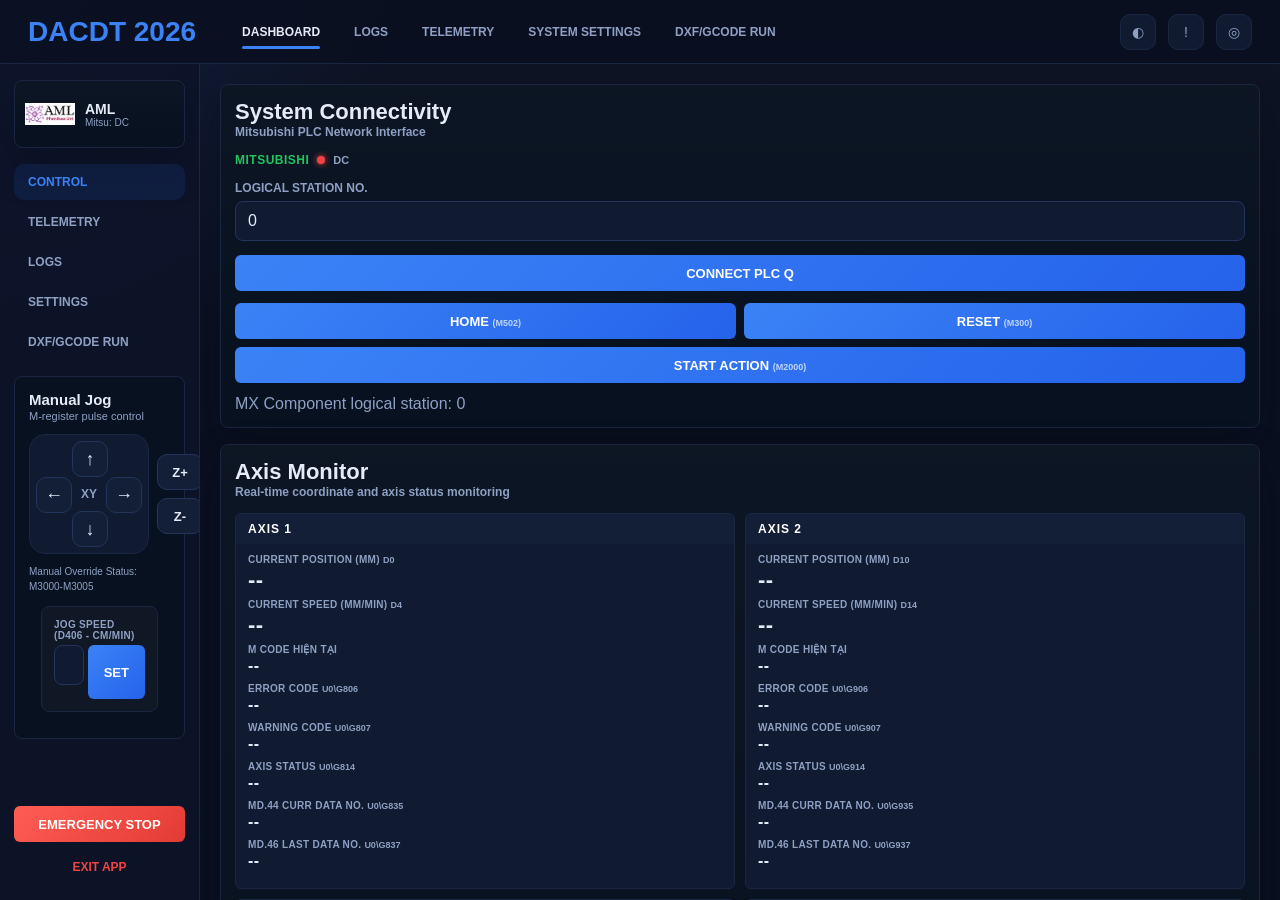
==== DACDT_2026/ui/index.html @ 700f8249 "Checkpoint" ====
<!DOCTYPE html>
<html lang="en" class="theme-dark">

<head>
  <meta charset="utf-8">
  <meta name="viewport" content="width=device-width, initial-scale=1.0">
  <title>Gantry SCADA Robot Control</title>
  <link rel="stylesheet" href="styles.css">
  <script>
    window.onerror = function(message, source, lineno, colno, error) {
        console.error("Global error: ", message, source, lineno, colno, error);
        alert("Global error: " + message + " at " + source + ":" + lineno);
    };
  </script>
</head>

<body>
  <div class="app-shell">
    <header class="topbar">
      <div class="brand-block">
        <div class="brand-title">DACDT 2026</div>
        <nav class="top-nav">
          <button class="nav-link is-active" data-view="control">DASHBOARD</button>
          <button class="nav-link" data-view="logs">LOGS</button>
          <button class="nav-link" data-view="telemetry">TELEMETRY</button>
          <button class="nav-link" data-view="settings">SYSTEM SETTINGS</button>
          <button class="nav-link" data-view="dxf">DXF/GCODE RUN</button>
        </nav>
      </div>
      <div class="top-actions">
        <button id="theme-toggle" class="icon-button" title="Toggle theme">◐</button>
        <button class="icon-button" data-placeholder="NOTIFICATIONS" title="Notifications">!</button>
        <button class="icon-button" data-placeholder="PROFILE" title="Profile">◎</button>
      </div>
    </header>

    <aside class="sidebar">
      <div class="unit-card" style="padding:8px 10px;align-items:center;gap:10px;">
        <img src="AML.jpg" alt="AML" style="width:50px;height:50px;border-radius:6px;object-fit:contain;">
        <div>
          <div class="unit-title" style="font-size:14px;font-weight:800;">AML</div>
          <div id="sidebar-status" style="font-size:10px;color:var(--muted);">Mitsu: DC</div>
        </div>
      </div>

      <nav class="side-nav">
        <button class="side-link is-active" data-view="control">CONTROL</button>
        <button class="side-link" data-view="telemetry">TELEMETRY</button>
        <button class="side-link" data-view="logs">LOGS</button>
        <button class="side-link" data-view="settings">SETTINGS</button>
        <button class="side-link" data-view="dxf">DXF/GCODE RUN</button>
      </nav>

      <!-- Manual Jog in sidebar -->
      <div class="sidebar-jog">
        <div class="sidebar-jog-title">Manual Jog</div>
        <div class="sidebar-jog-subtitle">M-register pulse control</div>
        <div class="jog-layout-sidebar">
          <div class="jog-pad-sm">
            <button class="jog-btn-sm up" data-jog-offset="2">↑</button>
            <button class="jog-btn-sm left" data-jog-offset="1">←</button>
            <button class="jog-btn-sm right" data-jog-offset="0">→</button>
            <button class="jog-btn-sm down" data-jog-offset="3">↓</button>
            <div class="jog-center-sm">XY</div>
          </div>
          <div class="jog-z-stack-sm">
            <button class="jog-btn-sm z" data-jog-offset="4">Z+</button>
            <button class="jog-btn-sm z" data-jog-offset="5">Z-</button>
          </div>
        </div>
        <div class="jog-addr-info">Manual Override Status: M3000-M3005</div>
        <div class="jog-speed-card" style="margin: 12px; padding: 12px; background: rgba(255,255,255,0.03); border-radius: 8px; border: 1px solid var(--border);">
          <div class="axis-field-label" style="font-size: 10px; color: var(--muted); margin-bottom: 4px;">JOG SPEED (D406 - cm/min)</div>
          <div style="display: flex; gap: 4px;">
            <input id="jog-speed-input" class="text-input compact" type="number" value="1000" step="0.001" style="flex: 1;">
            <button id="set-jog-speed-btn" class="primary-button compact" style="min-width: 50px;">SET</button>
          </div>
        </div>
      </div>

      <div class="sidebar-footer">
        <button id="emergency-stop" class="danger-button full-width">EMERGENCY STOP</button>
        <button id="exit-app-btn" class="side-footer-link" style="color:#ef4444;">EXIT APP</button>
      </div>
    </aside>

    <main class="content">
      <!-- ========== DASHBOARD ========== -->
      <section id="view-control" class="view is-active">
        <div class="dashboard-grid">
          <!-- System Connectivity -->
          <div class="panel panel-connection">
            <div class="panel-header">
              <div>
                <div class="panel-title">System Connectivity</div>
                <div class="panel-subtitle">Mitsubishi PLC Network Interface</div>
              </div>
            </div>

            <div class="conn-section">
              <div class="conn-label-row">
                <span class="conn-brand">MITSUBISHI</span>
                <span id="plc-status-dot" class="status-dot disconnected"></span>
                <span id="plc-status-text" class="status-dot-text">DC</span>
              </div>
              <label class="field-label" for="plc-station">LOGICAL STATION NO.</label>
              <input id="plc-station" class="text-input" type="number" value="0">
              <button id="connect-button" class="primary-button full-width connect-btn-q">CONNECT PLC Q</button>
              
              <div style="display: grid; grid-template-columns: 1fr 1fr; gap: 8px; margin-top: 12px;">
                <button id="go-home-btn" class="primary-button compact">HOME <span style="font-size:9px;opacity:0.7">(M502)</span></button>
                <button id="reset-error-btn" class="primary-button compact">RESET <span style="font-size:9px;opacity:0.7">(M300)</span></button>
              </div>
              <button id="start-btn" class="primary-button full-width" style="margin-top: 8px;">START ACTION <span style="font-size:9px;opacity:0.7">(M2000)</span></button>
            </div>

            <div id="connection-meta" class="muted-text" style="margin-top:12px;">MX Component logical station: 0</div>
          </div>

          <!-- Axis Monitor -->
          <div class="panel panel-axis-monitor">
            <div class="panel-header">
              <div>
                <div class="panel-title">Axis Monitor</div>
                <div class="panel-subtitle">Real-time coordinate and axis status monitoring</div>
              </div>
            </div>
            <div class="axis-grid" id="axis-grid">
              <!-- Generated dynamically by app.js -->
            </div>
          </div>

          <!-- System Events -->
          <div class="panel panel-events">
            <div class="panel-header">
              <div>
                <div class="panel-title">System Events</div>
                <div class="panel-subtitle">DXF run progress · Errors · Connection events</div>
              </div>
              <button id="clear-events-button" class="text-button">Clear</button>
            </div>
            <div id="events-list" class="events-list">
              <div id="events-empty" class="events-empty">No events yet.</div>
            </div>
          </div>
        </div>
      </section>

      <!-- ========== LOGS ========== -->
      <section id="view-logs" class="view">
        <div class="panel">
          <div class="panel-header">
            <div>
              <div class="panel-title">Logs</div>
              <div class="panel-subtitle">PLC read/write transactions</div>
            </div>
            <div>
              <button id="clear-logs-button" class="text-button">Clear</button>
            </div>
          </div>

          <div class="table-frame">
            <table class="data-table compact">
              <thead>
                <tr>
                  <th>Time</th>
                  <th>Dir</th>
                  <th>Address</th>
                  <th>Value</th>
                  <th>Status</th>
                  <th>Message</th>
                </tr>
              </thead>
              <tbody id="logs-table-body"></tbody>
            </table>
            <div id="logs-empty" class="empty-state">No logs yet.</div>
          </div>
        </div>
      </section>

      <!-- ========== TELEMETRY ========== -->
      <section id="view-telemetry" class="view">
        <div class="panel">
          <div class="panel-header">
            <div>
              <div class="panel-title">Telemetry</div>
              <div class="panel-subtitle">Live D registers and Un\\Gx buffers</div>
            </div>
          </div>

          <div class="telemetry-actions" style="margin-bottom: 12px; display:flex; gap:8px; align-items:center;">
            <input id="telemetry-add-path" class="text-input compact" type="text"
              placeholder="Add address: D100, M10, U0\G800..." style="flex: 1;" />
            <input id="telemetry-add-len" class="text-input compact" type="number" placeholder="Length (if U\G)"
              value="1" style="width: 130px;" />
            <button id="telemetry-add-btn" class="primary-button compact">Add to List</button>
          </div>

          <div id="telemetry-content" class="telemetry-content">
            <div class="telemetry-empty">No telemetry data. Connect PLC to activate.</div>
          </div>
          <div class="telemetry-actions" style="margin-top:12px; display:flex; gap:8px; align-items:center;">
            <input id="write-buffer-path" class="text-input compact" type="text" placeholder="D100, M10, U0\G2006..." value="D100" style="width:240px;" />
            <input id="write-buffer-value" class="text-input compact" type="number" placeholder="Value" value="12345" style="width:140px;" />
            <button id="write-buffer-button" class="primary-button compact">Write Data</button>
          </div>
      </section>

      <!-- ========== DXF RUN ========== -->
      <section id="view-dxf" class="view">
        <div class="panel dxf-toolbar">
          <div class="toolbar-field toolbar-path">
            <input id="cad-path" class="text-input compact" type="text" placeholder="CAD/G-code path" readonly>
          </div>
          <div class="toolbar-field toolbar-file" style="flex: 0 0 120px;">
            <input id="cad-file" class="text-input compact" type="text" placeholder="File name" readonly>
          </div>
          <button id="new-gcode-btn" class="primary-button toolbar-open compact" style="background:var(--panel-3); border:1px solid var(--border); color:var(--text); min-height: 38px; padding: 0 12px; margin-right: 4px;" title="Tạo G-code mới">New</button>
          <button id="open-dxf" class="primary-button toolbar-open compact">Open</button>

          <div style="flex:1;"></div>
          <!-- Progress Bar -->
          <div id="dxf-progress-container" style="display:none; align-items:center; margin-right: 12px; gap: 8px;">
            <div style="width: 150px; height: 8px; background: rgba(255,255,255,0.1); border-radius: 4px; overflow: hidden;">
              <div id="dxf-progress-fill" style="width: 0%; height: 100%; background: var(--cyan); transition: width 0.1s linear;"></div>
            </div>
            <span id="dxf-progress-text" style="font-size: 11px; color: var(--muted); min-width: 30px;">0%</span>
          </div>
          <!-- Send to PLC -->
          <div style="display:flex;align-items:center;gap:6px;">
            <button id="clear-buffer-button" class="primary-button compact" style="background:#ef4444; font-size: 13px; padding: 0 16px;" title="Xóa toàn bộ buffer PLC (G2000+, G8000+, G14000+)">Clear Buffer</button>
            <button id="send-cad-x-button" class="primary-button compact" style="background:linear-gradient(135deg, #10b981, #059669); font-size: 13px; padding: 0 16px;">Send CAD to PLC</button>
            <span id="send-row-count" style="font-size:11px;color:var(--muted);white-space:nowrap;display:none;"></span>
          </div>
        </div>

        <div class="dxf-grid">
          <div class="panel panel-preview">
            <div class="preview-frame">
              <svg id="cad-preview" viewBox="0 0 1000 560" preserveAspectRatio="xMidYMid meet"></svg>
              <div id="cad-placeholder" class="preview-placeholder">View CAD</div>
            </div>
          </div>

          <div class="panel panel-points">
            <div style="padding:8px 12px 4px;font-size:13px;font-weight:700;color:var(--text-main);">Geometry Data</div>
            <div id="dxf-points-container" class="table-frame tall">
              <table class="data-table compact points-table">
                <thead>
                  <tr>
                    <th>No.</th>
                    <th>Line type</th>
                    <th>Start X</th>
                    <th>Start Y</th>
                    <th>Start Z</th>
                    <th>End X</th>
                    <th>End Y</th>
                    <th>End Z</th>
                    <th>Center X</th>
                    <th>Center Y</th>
                    <th>Center Z</th>
                  </tr>
                </thead>
                <tbody id="points-table-body"></tbody>
              </table>
            </div>

            <!-- G-code Editor Container -->
            <div id="gcode-editor-container" class="table-frame tall" style="display:none; flex-direction:column; padding:0;">
              <div style="display:flex; justify-content:space-between; align-items:center; margin-bottom:8px; padding:0 8px;">
                <span style="font-size:13px; font-weight:600; color:var(--muted)">G-code Editor</span>
                <button id="save-gcode-btn" class="primary-button" style="padding:4px 12px; height:auto;">Save G-code</button>
              </div>
              <!-- Editor with line numbers -->
              <div style="flex:1; display:flex; border:1px solid var(--border); border-radius:6px; overflow:hidden; background:var(--bg-panel);">
                <div id="gcode-line-numbers" style="padding:8px 8px 8px 12px; background:rgba(0,0,0,0.2); color:var(--muted); font-family:monospace; font-size:12px; line-height:1.5; text-align:right; user-select:none; overflow:hidden; min-width:45px; border-right:1px solid var(--border); white-space:pre;"></div>
                <textarea id="gcode-textarea" spellcheck="false" style="flex:1; resize:none; background:transparent; color:var(--text-main); border:none; padding:8px; font-family:monospace; font-size:12px; line-height:1.5; outline:none; overflow-y:auto;"></textarea>
              </div>
            </div>
          </div>

          <div class="panel panel-process">
            <div style="padding:8px 12px 4px;font-size:13px;font-weight:700;color:var(--text-main);">Process Table</div>
            <div class="table-frame short">
              <table class="data-table compact">
                <thead>
                  <tr>
                    <th>Motion type</th>
                    <th>M code value</th>
                    <th>Dwell</th>
                    <th>Speed</th>
                    <th>End coord (X;Y)</th>
                    <th>Center coord (X;Y)</th>
                  </tr>
                </thead>
                <tbody id="process-table-body"></tbody>
              </table>
            </div>

          </div>
        </div>
      </section>

      <!-- ========== SYSTEM SETTINGS ========== -->
      <section id="view-settings" class="view">
        <div class="panel" style="max-width:680px;">
          <div class="panel-header">
            <div>
              <div class="panel-title">System Settings</div>
              <div class="panel-subtitle">Cấu hình tham số chạy DXF/G-code</div>
            </div>
          </div>

          <!-- G00 Rapid Speed -->
          <div style="margin-top:24px;padding-top:16px;border-top:1px solid var(--border);">
            <div style="font-size:13px;font-weight:600;color:var(--text-main);margin-bottom:4px;">G00 Rapid Speed (mm/min)</div>
            <div style="font-size:11px;color:var(--muted);margin-bottom:10px;">
              Tốc độ áp dụng cho tất cả lệnh G00. Bỏ qua giá trị F trong file G-code. Mặc định: 10000.
            </div>
            <div style="display:flex;gap:8px;align-items:center;">
              <input id="g0-speed-input" class="text-input" type="number" value="10000" min="1" step="1" style="width:160px;">
              <button id="set-g0-speed-btn" class="primary-button" style="background:var(--cyan);color:#fff;">Apply</button>
              <span id="g0-speed-status" style="font-size:11px;color:var(--muted);"></span>
            </div>
          </div>

          <!-- Z Offsets -->
          <div style="margin-top:24px;padding-top:16px;border-top:1px solid var(--border);">
            <div style="font-size:13px;font-weight:600;color:var(--text-main);margin-bottom:4px;">Workspace Size (mm)</div>
            <div style="font-size:11px;color:var(--muted);margin-bottom:10px;">
              Kích thước không gian làm việc hiển thị trên bản vẽ 2D (đường viền xanh nét đứt).
            </div>
            <div style="display:grid;grid-template-columns:1fr 1fr;gap:12px;">
              <div>
                <div style="font-size:11px;color:var(--muted);margin-bottom:4px;">Width X (mm)</div>
                <input id="workspace-width-input" class="text-input" type="number" value="170" min="1" step="1">
              </div>
              <div>
                <div style="font-size:11px;color:var(--muted);margin-bottom:4px;">Height Y (mm)</div>
                <input id="workspace-height-input" class="text-input" type="number" value="170" min="1" step="1">
              </div>
            </div>
            <div style="display:flex;align-items:center;gap:8px;margin-top:8px;">
              <button id="set-workspace-btn" class="primary-button" style="background:var(--cyan);color:#fff;">Apply Workspace</button>
              <span id="workspace-status" style="font-size:11px;color:var(--muted);"></span>
            </div>
          </div>

          <!-- DXF Offset + Speed -->
          <div style="margin-top:24px;padding-top:16px;border-top:1px solid var(--border);">
            <div style="font-size:13px;font-weight:600;color:var(--text-main);margin-bottom:4px;">DXF Offset & Speed</div>
            <div style="font-size:11px;color:var(--muted);margin-bottom:10px;">
              Offset cộng vào tọa độ DXF khi gửi xuống PLC. Speed áp dụng cho tất cả lệnh chạy DXF. Chỉ áp dụng cho file DXF, không ảnh hưởng G-code.
            </div>
            <div style="display:grid;grid-template-columns:1fr 1fr 1fr 1fr 1fr;gap:12px;">
              <div>
                <div style="font-size:11px;color:var(--muted);margin-bottom:4px;">Offset X (mm)</div>
                <input id="offset-x-input" class="text-input" type="number" value="0" step="0.001">
              </div>
              <div>
                <div style="font-size:11px;color:var(--muted);margin-bottom:4px;">Offset Y (mm)</div>
                <input id="offset-y-input" class="text-input" type="number" value="0" step="0.001">
              </div>
              <div>
                <div style="font-size:11px;color:var(--muted);margin-bottom:4px;">Speed (mm/min)</div>
                <input id="global-speed-input" class="text-input" type="number" value="1000" step="1">
              </div>
              <div>
                <div style="font-size:11px;color:var(--muted);margin-bottom:4px;">Dwell M03 (ms)</div>
                <input id="dwell-m3-input" class="text-input" type="number" value="100" step="1" title="Thời gian chờ khi bắt đầu dispensing">
              </div>
              <div>
                <div style="font-size:11px;color:var(--muted);margin-bottom:4px;">Dwell M04 (ms)</div>
                <input id="dwell-m4-input" class="text-input" type="number" value="100" step="1" title="Thời gian chờ khi kết thúc dispensing">
              </div>
            </div>
            <div style="display:flex;align-items:center;gap:8px;margin-top:8px;">
              <button id="apply-offset-btn" class="primary-button" style="background:var(--cyan);color:#fff;">Apply DXF Settings</button>
              <span id="offset-status" style="font-size:11px;color:var(--muted);"></span>
            </div>
          </div>

          <!-- G54-G59 Work Coordinate Offsets (G-code) -->
          <div style="margin-top:24px;padding-top:16px;border-top:1px solid var(--border);">
            <div style="font-size:13px;font-weight:600;color:var(--text-main);margin-bottom:4px;">G54–G59 Work Coordinate Offsets (mm)</div>
            <div style="font-size:11px;color:var(--muted);margin-bottom:10px;">
              Offset cộng vào tọa độ G-code khi gửi xuống PLC. Chọn hệ tọa độ phôi (G54–G59) và nhập offset X, Y.
              Chỉ áp dụng cho file G-code, không ảnh hưởng DXF.
            </div>
            <div style="display:flex;gap:8px;align-items:center;margin-bottom:10px;">
              <label style="font-size:11px;color:var(--muted);">Active WCS:</label>
              <select id="wcs-select" class="text-input" style="width:80px;padding:4px 8px;">
                <option value="G54">G54</option>
                <option value="G55">G55</option>
                <option value="G56">G56</option>
                <option value="G57">G57</option>
                <option value="G58">G58</option>
                <option value="G59">G59</option>
              </select>
            </div>
            <div style="display:grid;grid-template-columns:1fr 1fr;gap:12px;">
              <div>
                <div style="font-size:11px;color:var(--muted);margin-bottom:4px;">Offset X (mm)</div>
                <input id="wcs-offset-x" class="text-input" type="number" value="0" step="0.001">
              </div>
              <div>
                <div style="font-size:11px;color:var(--muted);margin-bottom:4px;">Offset Y (mm)</div>
                <input id="wcs-offset-y" class="text-input" type="number" value="0" step="0.001">
              </div>
            </div>
            <div style="display:flex;align-items:center;gap:8px;margin-top:8px;">
              <button id="set-wcs-btn" class="primary-button" style="background:var(--cyan);color:#fff;">Apply WCS Offset</button>
              <span id="wcs-status" style="font-size:11px;color:var(--muted);"></span>
            </div>
          </div>

          <div style="margin-top:16px;padding-top:16px;border-top:1px solid var(--border);font-size:11px;color:var(--muted);">
            Các cài đặt được lưu vào file app_settings.txt — tự động load khi mở app.
          </div>
        </div>
      </section>
    </main>
  </div>
  <!-- Removed toast-container -->
  <div id="prompt-modal" class="modal-backdrop hidden">
    <div class="modal-card">
      <div id="modal-title" class="modal-title">Input</div>
      <div id="modal-label" class="modal-label"></div>
      <input id="modal-input" class="text-input" type="text">
      <div class="modal-actions">
        <button id="modal-cancel" class="secondary-button">Cancel</button>
        <button id="modal-confirm" class="primary-button">OK</button>
      </div>
    </div>
  </div>

  <script src="app.js"></script>
</body>

</html>
---- DACDT_2026/ui/styles.css ----
:root {
  --bg: #0a1020;
  --bg-elevated: #0f172a;
  --panel: #08111f;
  --panel-2: #101b31;
  --panel-3: #131f36;
  --border: #1a2743;
  --border-strong: #23355d;
  --text: #e5ecf8;
  --muted: #8ea0c3;
  --brand: #3b82f6;
  --brand-strong: #2563eb;
  --green: #22c55e;
  --orange: #fb923c;
  --red: #ef4444;
  --yellow: #f8cc63;
  --cyan: #06b6d4;
  --card-shadow: 0 18px 40px rgba(3, 8, 20, 0.32);
  --radius-lg: 8px;
  --radius-md: 6px;
  --radius-sm: 4px;
  --font: "Segoe UI", Arial, sans-serif;
}

html.theme-light {
  --bg: #f4f7fc;
  --bg-elevated: #ffffff;
  --panel: #ffffff;
  --panel-2: #f7f9fe;
  --panel-3: #eff4ff;
  --border: #d7e1f4;
  --border-strong: #c2d2ef;
  --text: #152238;
  --muted: #6d7f9c;
  --brand: #2563eb;
  --brand-strong: #1d4ed8;
  --green: #16a34a;
  --orange: #f97316;
  --red: #dc2626;
  --yellow: #d8a322;
  --cyan: #0891b2;
  --card-shadow: 0 20px 36px rgba(37, 99, 235, 0.12);
}

* { box-sizing: border-box; }

html, body {
  width: 100%; height: 100%; margin: 0;
  font-family: var(--font);
  background: var(--bg);
  color: var(--text);
}
body { overflow: hidden; }
button, input { font: inherit; }
button { cursor: pointer; }
.hidden { display: none !important; }

/* ─── App Shell ─── */
.app-shell {
  display: grid;
  grid-template-columns: 240px 1fr;
  grid-template-rows: 64px 1fr;
  width: 100%; height: 100%;
  background:
    radial-gradient(circle at top left, rgba(37, 99, 235, 0.12), transparent 26%),
    linear-gradient(180deg, rgba(255,255,255,0.02), transparent 38%),
    var(--bg);
}

/* ─── Topbar ─── */
.topbar {
  grid-column: 1 / 3;
  display: flex; align-items: center; justify-content: space-between;
  padding: 0 28px;
  border-bottom: 1px solid var(--border);
  background: rgba(10, 16, 32, 0.86);
  backdrop-filter: blur(14px);
}
html.theme-light .topbar { background: rgba(255,255,255,0.92); }

.brand-block { display: flex; align-items: center; gap: 34px; }
.brand-title { color: var(--brand); font-size: 28px; font-weight: 700; }

.top-nav, .top-actions, .side-nav, .sidebar-footer, .action-group, .modal-actions {
  display: flex; align-items: center;
}
.top-nav { gap: 10px; }
.top-actions { gap: 12px; }

.nav-link, .side-link, .side-footer-link, .text-button {
  border: 0; background: transparent; color: var(--muted);
  font-size: 12px; font-weight: 700; padding: 10px 12px; letter-spacing: 0;
}
.nav-link.is-active, .side-link.is-active { color: var(--text); position: relative; }
.nav-link.is-active::after {
  content: ""; position: absolute; left: 12px; right: 12px; bottom: 0;
  height: 3px; border-radius: 999px; background: var(--brand);
}

.icon-button {
  width: 36px; height: 36px; border: 1px solid var(--border); border-radius: 10px;
  background: var(--panel-2); color: var(--muted); font-size: 14px;
}

/* ─── Sidebar ─── */
.sidebar {
  display: flex; flex-direction: column; gap: 16px;
  padding: 16px 14px; border-right: 1px solid var(--border);
  background: rgba(13, 20, 40, 0.78); overflow-y: auto;
}
html.theme-light .sidebar { background: #f6f8fd; }

.unit-card, .panel, .modal-card {
  border: 1px solid var(--border); border-radius: var(--radius-lg);
  background: linear-gradient(180deg, rgba(255,255,255,0.02), transparent 80%), var(--panel);
  box-shadow: var(--card-shadow);
}
.unit-card { display: flex; align-items: center; gap: 12px; padding: 14px; }
.unit-badge {
  width: 44px; height: 44px; border-radius: 14px;
  display: flex; align-items: center; justify-content: center;
  background: rgba(37, 99, 235, 0.12); color: var(--brand);
  font-size: 20px; font-weight: 700;
}
.unit-title { font-size: 15px; font-weight: 700; }
.unit-subtitle { margin-top: 2px; font-size: 11px; color: var(--muted); }

.side-nav { flex-direction: column; align-items: stretch; gap: 4px; }
.side-link { text-align: left; border-radius: 10px; padding: 11px 14px; }
.side-link.is-active { background: rgba(37, 99, 235, 0.12); color: var(--brand); }

/* ─── Sidebar Jog ─── */
.sidebar-jog {
  padding: 14px; border: 1px solid var(--border); border-radius: var(--radius-lg);
  background: var(--panel);
}
.sidebar-jog-title { font-size: 15px; font-weight: 700; margin-bottom: 2px; }
.sidebar-jog-subtitle { font-size: 11px; color: var(--muted); margin-bottom: 12px; }

.jog-layout-sidebar { display: flex; align-items: center; gap: 8px; margin-bottom: 10px; }

.jog-pad-sm {
  position: relative; width: 120px; height: 120px;
  border-radius: 16px; background: var(--panel-2); border: 1px solid var(--border);
  flex-shrink: 0;
}
.jog-center-sm {
  position: absolute; inset: 0; display: flex; align-items: center; justify-content: center;
  color: var(--muted); font-size: 12px; font-weight: 700; pointer-events: none;
}
.jog-btn-sm {
  position: absolute; width: 36px; height: 36px;
  border: 1px solid var(--border-strong); border-radius: 10px;
  background: var(--panel-3); color: var(--text);
  font-size: 18px; font-weight: 700; cursor: pointer;
  display: flex; align-items: center; justify-content: center; padding: 0;
}
.jog-btn-sm.up { top: 6px; left: 42px; }
.jog-btn-sm.left { top: 42px; left: 6px; }
.jog-btn-sm.right { top: 42px; right: 6px; }
.jog-btn-sm.down { bottom: 6px; left: 42px; }
.jog-btn-sm.z { position: static; width: 46px; font-size: 13px; height: 36px; }

.jog-z-stack-sm { display: flex; flex-direction: column; gap: 8px; }

.jog-addr-info {
  font-size: 10px; color: var(--muted); line-height: 1.5;
  word-break: break-word;
}

.sidebar-footer { margin-top: auto; flex-direction: column; align-items: stretch; gap: 8px; }

/* ─── Main Content ─── */
.content { overflow: auto; padding: 20px; }
.view { display: none; }
.view.is-active { display: block; }

/* ─── Dashboard Grid ─── */
.dashboard-grid {
  display: grid;
  grid-template-columns: 320px 1fr;
  grid-template-rows: auto 1fr;
  grid-template-areas:
    "connect axis-monitor"
    "events events";
  gap: 16px;
  min-height: calc(100vh - 100px);
}

.panel { padding: 14px; }
.panel-connection { grid-area: connect; align-self: start; }
.panel-axis-monitor { grid-area: axis-monitor; }
.panel-events { grid-area: events; display: flex; flex-direction: column; }

.panel-header {
  display: flex; align-items: center; justify-content: space-between;
  gap: 12px; margin-bottom: 14px;
}
.panel-title { font-size: 22px; font-weight: 700; }
.panel-title.center { text-align: center; }

.panel-subtitle, .muted-text, .field-label, .metric-raw,
.jog-base, .panel-caption, .slider-scale, .modal-label {
  color: var(--muted);
}
.panel-subtitle, .field-label, .metric-title,
.slider-scale, .side-footer-link, .text-button {
  font-size: 12px; font-weight: 600;
}

/* ─── Connection Section ─── */
.conn-section { margin-top: 8px; }
.conn-label-row {
  display: flex; align-items: center; gap: 8px; margin-bottom: 14px;
}
.conn-brand { font-size: 12px; font-weight: 700; color: var(--green); letter-spacing: 0.5px; }
.status-dot {
  width: 8px; height: 8px; border-radius: 50%; display: inline-block;
}
.status-dot.connected { background: var(--green); box-shadow: 0 0 6px var(--green); }
.status-dot.disconnected { background: var(--red); box-shadow: 0 0 6px var(--red); }
.status-dot-text { font-size: 11px; font-weight: 700; color: var(--muted); }

.field-label { display: block; margin-bottom: 6px; }

.text-input {
  width: 100%; border: 1px solid var(--border-strong); border-radius: 8px;
  padding: 10px 12px; margin-bottom: 14px;
  background: var(--panel-2); color: var(--text); outline: none;
}
.text-input:focus { border-color: var(--brand); box-shadow: 0 0 0 3px rgba(59,130,246,0.18); }

.primary-button, .secondary-button, .danger-button {
  border: 0; border-radius: 6px; min-height: 36px;
  padding: 0 16px; font-size: 13px; font-weight: 700; letter-spacing: 0;
}
.primary-button { color: white; background: linear-gradient(135deg, var(--brand), var(--brand-strong)); }
.primary-button.secondary-tone { background: #263755; }
.secondary-button { color: var(--text); background: var(--panel-3); border: 1px solid var(--border); }
.danger-button { color: white; background: linear-gradient(135deg, #ff5d54, #e33b34); }
.full-width { width: 100%; }

.connect-btn-q { background: linear-gradient(135deg, var(--brand), var(--brand-strong)); }

/* ─── Axis Monitor ─── */
.axis-grid {
  display: grid;
  grid-template-columns: 1fr 1fr 1fr 1.8fr;
  gap: 12px;
}

.axis-card {
  border: 1px solid var(--border); border-radius: var(--radius-md);
  background: var(--panel-2); overflow: hidden;
}
.axis-header {
  padding: 8px 12px; font-size: 12px; font-weight: 800;
  letter-spacing: 1px; color: #fff;
}
.axis-header.accent-axis-1 { background: var(--panel-3, #334155); }
.axis-header.accent-axis-2 { background: var(--panel-3, #334155); }
.axis-header.accent-axis-3 { background: var(--panel-3, #334155); }
.axis-header.accent-axis-4 { background: var(--panel-3, #334155); }

.axis-body { padding: 10px 12px; }

.axis-field { margin-bottom: 6px; }
.axis-field-label {
  font-size: 10px; font-weight: 700; color: var(--muted);
  text-transform: uppercase; letter-spacing: 0.3px; margin-bottom: 2px;
}
.axis-md { color: var(--brand); }
.axis-addr { color: var(--muted); font-size: 9px; font-weight: 600; letter-spacing: 0; text-transform: none; }
.axis-field-value {
  font-size: 22px; font-weight: 700; font-variant-numeric: tabular-nums;
  color: var(--text); min-height: 26px; letter-spacing: 0.5px;
}
.axis-field-value.sm {
  font-size: 16px; min-height: 20px;
}

.axis-running-point {
  display: flex; align-items: center; justify-content: space-between;
  padding: 6px 10px; border-radius: var(--radius-sm);
  background: rgba(6, 182, 212, 0.12); border: 1px solid rgba(6, 182, 212, 0.25);
  margin-top: 8px;
}
.axis-running-point.active {
  background: rgba(34, 197, 94, 0.15); border-color: rgba(34, 197, 94, 0.35);
}
.rp-label { font-size: 10px; font-weight: 700; color: var(--cyan); text-transform: uppercase; }
.rp-value { font-size: 16px; font-weight: 800; color: var(--cyan); }
.axis-running-point.active .rp-label,
.axis-running-point.active .rp-value { color: var(--green); }

/* ─── System Events ─── */
.events-list {
  flex: 1; overflow-y: auto;
  border: 1px solid var(--border); border-radius: var(--radius-sm);
  background: rgba(0,0,0,0.2); padding: 8px 12px;
  font-size: 13px; color: var(--muted); min-height: 140px; max-height: 280px;
}
.events-empty { padding: 16px; text-align: center; color: var(--muted); font-size: 12px; }
.event-row { padding: 3px 0; border-bottom: 1px solid rgba(255,255,255,0.04); }
.event-row:last-child { border-bottom: none; }
.event-time { color: var(--muted); margin-right: 8px; }
.event-tag {
  display: inline-block; padding: 1px 6px; border-radius: 3px;
  font-size: 10px; font-weight: 700; margin-right: 6px;
}
.event-tag.info { background: rgba(59,130,246,0.2); color: #60a5fa; }
.event-tag.success { background: rgba(34,197,94,0.2); color: #4ade80; }
.event-tag.error { background: rgba(239,68,68,0.2); color: #f87171; }
.event-tag.security { background: rgba(168,85,247,0.2); color: #c084fc; }
.event-msg { color: var(--text); }

/* ─── Status Banner (legacy compat) ─── */
.status-banner {
  display: flex; align-items: center; min-height: 36px;
  padding: 0 14px; margin-bottom: 14px; border-radius: 10px;
  font-size: 12px; font-weight: 700;
}
.status-banner.connected { background: rgba(34,197,94,0.16); color: #74e09a; }
.status-banner.disconnected { background: rgba(239,68,68,0.18); color: #ff9999; }

/* ─── Tables ─── */
.table-frame {
  position: relative; min-height: 120px;
  border-radius: 4px; border: 1px solid var(--border);
  overflow: auto; background: rgba(255,255,255,0.02);
}
.table-frame.tall { flex: 1; overflow: auto; min-height: 0; }
.table-frame.short { flex: 1; overflow: auto; min-height: 0; }

.data-table { width: 100%; border-collapse: collapse; }
.data-table th, .data-table td {
  padding: 10px 12px; border-bottom: 1px solid var(--border);
  text-align: left; font-size: 12px;
}
.data-table th {
  position: sticky; top: 0; z-index: 5;
  background: rgba(19, 31, 54, 0.98);
  font-size: 11px; color: var(--muted);
}
html.theme-light .data-table th { background: rgba(239, 244, 255, 0.98); }

.data-table tbody tr { transition: background 0.15s ease; }
.data-table tbody tr:hover { background: rgba(59, 130, 246, 0.08); }
.data-table tbody tr.is-selected { background: rgba(59, 130, 246, 0.16); }

.data-table.compact th, .data-table.compact td { font-size: 11px; padding: 6px 4px; }
.data-table .text-input {
  background: transparent; border: 1px solid transparent;
  border-radius: 4px; padding: 4px; font-size: 11px;
  color: var(--text); box-shadow: none; transition: all 0.2s; text-align: center;
}
.data-table .text-input:hover { background: rgba(255,255,255,0.04); border-color: var(--border); }
.data-table .text-input:focus {
  background: var(--panel-2); border-color: var(--brand);
  box-shadow: 0 0 0 2px rgba(59,130,246,0.2);
}

.action-col { width: 48px; }
.row-action {
  border: 0; width: 26px; height: 26px; border-radius: 8px;
  background: rgba(239, 68, 68, 0.14); color: #ff9f9f;
}

.empty-state {
  display: flex; align-items: center; justify-content: center;
  min-height: 120px; padding: 20px; text-align: center; color: var(--muted);
}

/* ─── DXF View ─── */
.dxf-toolbar {
  display: flex; align-items: flex-end; gap: 12px;
  margin-bottom: 16px; padding: 12px 20px;
  background: var(--panel-2); border-radius: var(--radius-md);
  border: 1px solid var(--border);
}
.toolbar-field { flex: 1; }
.toolbar-field.toolbar-file { flex: 0 0 200px; }
.toolbar-field .text-input { margin-bottom: 0; padding: 8px 12px; font-size: 13px; border-radius: var(--radius-sm); }
.toolbar-open { min-height: 38px; padding: 0 16px; }

.dxf-grid {
  display: grid;
  grid-template-columns: minmax(600px, 1fr) 520px;
  grid-template-rows: 1fr 1fr;
  grid-template-areas:
    "preview points"
    "preview process";
  gap: 16px; align-items: stretch;
  height: calc(100vh - 175px);
}
.panel-preview { grid-area: preview; display: flex; flex-direction: column; }
.panel-points { grid-area: points; display: flex; flex-direction: column; min-height: 0; }
.panel-process { grid-area: process; display: flex; flex-direction: column; min-height: 0; }

.preview-frame {
  position: relative; flex: 1; min-height: 200px;
  border-radius: var(--radius-md); overflow: hidden;
  background: #000; cursor: grab;
}
.preview-frame:active { cursor: grabbing; }
#cad-preview { width: 100%; height: 100%; display: block; }
.preview-placeholder {
  position: absolute; inset: 0; display: flex; align-items: center; justify-content: center;
  color: rgba(255,255,255,0.85); font-size: 42px; pointer-events: none;
}

.dxf-actions { display: flex; flex-direction: column; gap: 8px; margin-top: 12px; flex-shrink: 0; }
.action-row { display: flex; flex-wrap: wrap; gap: 8px; align-items: center; }

/* ─── Toasts ─── */
.toast-container {
  position: fixed; right: 18px; top: 78px;
  display: flex; flex-direction: column; gap: 10px; z-index: 50;
}
.toast {
  min-width: 280px; max-width: 400px; padding: 12px 14px;
  border-radius: 12px; border: 1px solid var(--border);
  background: var(--panel-2); box-shadow: var(--card-shadow);
}
.toast.success { border-color: rgba(34,197,94,0.28); }
.toast.error { border-color: rgba(239,68,68,0.28); }
.toast-title { font-size: 13px; font-weight: 700; }
.toast-message { margin-top: 4px; color: var(--muted); font-size: 12px; line-height: 1.4; }

/* ─── Modal ─── */
.modal-backdrop {
  position: fixed; inset: 0; display: flex; align-items: center; justify-content: center;
  background: rgba(4, 10, 20, 0.52); z-index: 60;
}
.modal-card { width: min(420px, calc(100vw - 32px)); padding: 22px; }
.modal-title { font-size: 20px; font-weight: 700; margin-bottom: 10px; }
.modal-label { margin-bottom: 14px; font-size: 13px; line-height: 1.45; }
.modal-actions { justify-content: flex-end; gap: 10px; }

/* ─── CAD SVG ─── */
.cad-line { fill: none; stroke: rgba(215,244,255,0.9); stroke-width: 2.2; }
.cad-line-rapid { fill: none; stroke: rgba(148, 163, 184, 0.95); stroke-width: 1.65; stroke-dasharray: 5 4; }
.cad-elevation-frame {
  fill: var(--bg-panel, #0f172a);
  stroke: var(--border, rgba(148, 163, 184, 0.45));
  stroke-width: 1;
}
.cad-elevation-grid { stroke: rgba(148, 163, 184, 0.18); stroke-width: 1; }
.cad-elevation-axis { stroke: rgba(148, 163, 184, 0.55); stroke-width: 1.2; }
.cad-elevation-path { fill: none; stroke: rgba(215, 244, 255, 0.92); stroke-width: 1.85; }
.cad-elevation-dot { fill: rgba(215, 244, 255, 0.92); stroke: none; }
.cad-elevation-title { fill: var(--muted, #94a3b8); font-size: 11px; font-family: system-ui, sans-serif; font-weight: 600; }
.cad-elevation-dim { fill: var(--muted, #94a3b8); font-size: 11px; font-family: ui-monospace, monospace; }
.cad-elevation-label { fill: var(--muted, #94a3b8); font-size: 10px; font-family: ui-monospace, monospace; }
.cad-point { fill: #fff0a8; stroke: rgba(0,43,72,0.9); stroke-width: 1.4; cursor: pointer; }
.cad-point.is-selected { stroke: #ff9d2f; stroke-width: 3; }
.cad-assignment-text {
  fill: white; font-size: 13px; font-weight: 700;
  text-anchor: middle; dominant-baseline: middle; pointer-events: none;
}

/* ─── CAD 2D/3D Toggle ─── */
.cad-view-toggle {
  display: flex; align-items: center; gap: 4px;
  padding: 6px 10px 4px 10px;
}
.cad-view-btn {
  border: 1px solid var(--border-strong); border-radius: 6px;
  background: var(--panel-3); color: var(--muted);
  font-size: 12px; font-weight: 700; padding: 5px 14px;
  letter-spacing: 0.5px; cursor: pointer; transition: all 0.2s;
}
.cad-view-btn:hover { background: var(--panel-2); color: var(--text); }
.cad-view-btn.is-active {
  background: linear-gradient(135deg, var(--brand), var(--brand-strong));
  color: white; border-color: var(--brand);
  box-shadow: 0 0 8px rgba(59, 130, 246, 0.35);
}
.cad-view-label {
  margin-left: 8px; font-size: 11px; font-weight: 600; color: var(--muted);
  letter-spacing: 0.3px;
}

/* 3D canvas must fill entire preview frame */
#cad-3d-canvas {
  position: absolute; inset: 0; width: 100% !important; height: 100% !important;
  cursor: grab;
}
#cad-3d-canvas:active { cursor: grabbing; }

/* ─── Telemetry ─── */
.telemetry-table { width: 100%; border-collapse: collapse; margin-bottom: 8px; }
.telemetry-table th, .telemetry-table td { padding: 6px 8px; font-size: 13px; border-bottom: 1px solid var(--border); }
.telemetry-section { margin-bottom: 8px; }
.telemetry-buffer { margin-bottom: 6px; font-size: 13px; color: var(--muted); }
.buffer-path { font-weight: 700; }
.buffer-values { margin-top: 4px; }
.buffer-status { margin-top: 4px; font-size: 12px; }

/* ─── Responsive ─── */
@media (max-width: 1600px) {
  .axis-grid { grid-template-columns: 1fr 1fr 1fr 1.8fr; gap: 10px; }
  .dxf-grid { grid-template-columns: minmax(500px, 1fr) 380px; }
}

@media (max-width: 1360px) {
  .app-shell { grid-template-columns: 200px 1fr; }
  .dashboard-grid {
    grid-template-columns: 1fr;
    grid-template-areas: "connect" "axis-monitor" "events";
  }
  .axis-grid { grid-template-columns: repeat(2, 1fr); }
  .dxf-grid {
    grid-template-columns: 1fr;
    grid-template-rows: auto auto auto;
    grid-template-areas: "preview" "points" "process";
    height: auto;
  }
}

@media (max-width: 900px) {
  .axis-grid { grid-template-columns: 1fr; }
}

/* ── Integrity badge ─────────────────────────────────────────────────────── */
#integrity-badge { transition: background 0.3s, color 0.3s; }
#integrity-badge.tone-idle    { background: rgba(142,160,195,0.12); color: #8ea0c3; }
#integrity-badge.tone-ready   { background: rgba(34,197,94,0.15);   color: #22c55e; }
#integrity-badge.tone-fault   { background: rgba(239,68,68,0.18);   color: #ef4444; }

/* G-code active line highlight */
.gcode-line-active {
  background: rgba(34, 197, 94, 0.15) !important;
  border-left: 3px solid var(--green) !important;
  padding-left: 5px !important;
}

.gcode-line-number-active {
  color: var(--green) !important;
  font-weight: 700 !important;
}
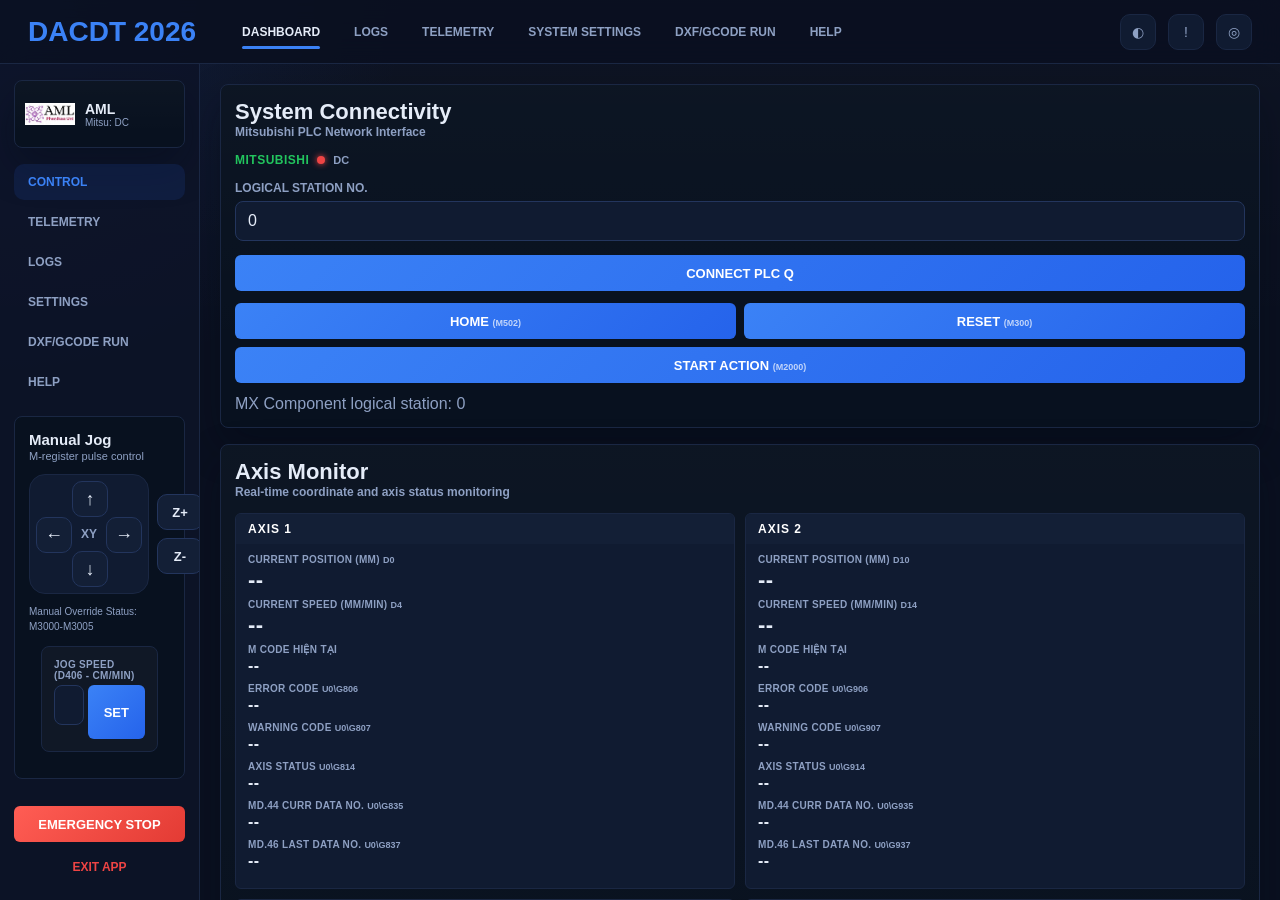
==== commit d10c8514: "checkpoint" ====
--- a/DACDT_2026/ui/index.html
+++ b/DACDT_2026/ui/index.html
@@ -25,6 +25,7 @@
           <button class="nav-link" data-view="telemetry">TELEMETRY</button>
           <button class="nav-link" data-view="settings">SYSTEM SETTINGS</button>
           <button class="nav-link" data-view="dxf">DXF/GCODE RUN</button>
+          <button class="nav-link" data-view="help">HELP</button>
         </nav>
       </div>
       <div class="top-actions">
@@ -49,6 +50,7 @@
         <button class="side-link" data-view="logs">LOGS</button>
         <button class="side-link" data-view="settings">SETTINGS</button>
         <button class="side-link" data-view="dxf">DXF/GCODE RUN</button>
+        <button class="side-link" data-view="help">HELP</button>
       </nav>
 
       <!-- Manual Jog in sidebar -->
@@ -419,6 +421,90 @@
           </div>
         </div>
       </section>
+
+      <!-- ========== HELP ========== -->
+      <section id="view-help" class="view">
+        <div class="panel" style="max-width:800px;line-height:1.7;">
+          <div class="panel-header">
+            <div>
+              <div class="panel-title">User Guide</div>
+              <div class="panel-subtitle">Hướng dẫn sử dụng DACDT 2026</div>
+            </div>
+          </div>
+
+          <div style="margin-top:16px;font-size:13px;color:var(--text-main);">
+
+            <h3 style="color:var(--cyan);margin:20px 0 8px;">1. Dashboard</h3>
+            <p>Hiển thị trạng thái kết nối PLC, vị trí 3 trục (X, Y, Z), tốc độ, error code, và Program Monitor theo dõi dòng lệnh đang chạy.</p>
+            <ul>
+              <li><b>CONNECT PLC Q</b> — Kết nối PLC Mitsubishi qua MX Component (logical station)</li>
+              <li><b>HOME</b> — Về gốc máy (giữ nút)</li>
+              <li><b>RESET</b> — Reset lỗi trục (giữ nút)</li>
+              <li><b>START ACTION</b> — Bắt đầu chạy chương trình đã nạp (giữ nút)</li>
+              <li><b>EMERGENCY STOP</b> — Dừng khẩn cấp</li>
+              <li><b>Manual Jog</b> — Điều khiển tay bằng nút ←↑→↓ Z+/Z-</li>
+            </ul>
+
+            <h3 style="color:var(--cyan);margin:20px 0 8px;">2. DXF/GCODE RUN</h3>
+            <p>Mở file DXF hoặc G-code, xem bản vẽ 2D, chỉnh sửa G-code, và gửi xuống PLC.</p>
+            <ul>
+              <li><b>Open</b> — Mở file DXF (.dxf) hoặc G-code (.nc, .gcode, .g)</li>
+              <li><b>New</b> — Tạo file G-code mới (trống)</li>
+              <li><b>Save G-code</b> — Lưu file G-code (chọn đường dẫn lần đầu)</li>
+              <li><b>Send CAD to PLC</b> — Gửi toàn bộ chương trình xuống buffer PLC</li>
+              <li><b>Clear Buffer</b> — Xóa buffer PLC trước khi nạp chương trình mới</li>
+            </ul>
+            <p><b>Geometry Data</b> — Bảng tọa độ các đoạn Line/Arc/Circle từ file</p>
+            <p><b>Process Table</b> — Bảng lệnh chạy gửi xuống PLC (Motion type, M code, Speed, tọa độ đích)</p>
+
+            <h3 style="color:var(--cyan);margin:20px 0 8px;">3. G-code hỗ trợ</h3>
+            <table class="data-table compact" style="font-size:12px;margin:8px 0;">
+              <tr><td><b>G00</b></td><td>Di chuyển nhanh (rapid) — dùng tốc độ từ Settings</td></tr>
+              <tr><td><b>G01</b></td><td>Nội suy tuyến tính — tốc độ từ F</td></tr>
+              <tr><td><b>G02</b></td><td>Nội suy cung tròn CW (thuận kim) — I/J hoặc R</td></tr>
+              <tr><td><b>G03</b></td><td>Nội suy cung tròn CCW (ngược kim) — I/J hoặc R</td></tr>
+              <tr><td><b>G54–G59</b></td><td>Chọn hệ tọa độ phôi (offset cộng vào tọa độ)</td></tr>
+              <tr><td><b>G90</b></td><td>Chế độ tọa độ tuyệt đối</td></tr>
+              <tr><td><b>G91</b></td><td>Chế độ tọa độ tương đối</td></tr>
+              <tr><td><b>M03</b></td><td>Bắt đầu dispensing (bật keo)</td></tr>
+              <tr><td><b>M04</b></td><td>Kết thúc dispensing (tắt keo)</td></tr>
+            </table>
+            <p><b>Quy tắc modal:</b> Dòng chỉ có tọa độ (không có G) sẽ dùng lệnh G trước đó. Dòng chỉ có X hoặc Y sẽ giữ nguyên trục còn lại.</p>
+
+            <h3 style="color:var(--cyan);margin:20px 0 8px;">4. DXF hỗ trợ</h3>
+            <p>Đọc được: <b>Line, Polyline2D, Polyline3D, Arc, Circle, Block/Insert</b></p>
+            <p>Tự động gán M03 (đầu path) và M04 (cuối path) cho mỗi quỹ đạo.</p>
+
+            <h3 style="color:var(--cyan);margin:20px 0 8px;">5. Settings</h3>
+            <ul>
+              <li><b>G00 Rapid Speed</b> — Tốc độ G00 (mm/min), áp dụng cho tất cả lệnh G00</li>
+              <li><b>Workspace Size</b> — Kích thước vùng làm việc hiển thị trên bản vẽ 2D</li>
+              <li><b>DXF Offset & Speed</b> — Offset X/Y, Speed, Dwell M03/M04 cho file DXF</li>
+              <li><b>G54–G59 WCS Offsets</b> — Offset tọa độ cho từng hệ tọa độ phôi (G-code)</li>
+            </ul>
+            <p>Tất cả settings được lưu vào <code>app_settings.txt</code> và tự động load khi mở app.</p>
+
+            <h3 style="color:var(--cyan);margin:20px 0 8px;">6. Quy trình vận hành</h3>
+            <ol>
+              <li>Kết nối PLC (nhấn CONNECT PLC Q)</li>
+              <li>Mở file DXF hoặc G-code (tab DXF/GCODE RUN → Open)</li>
+              <li>Kiểm tra Process Table và bản vẽ 2D</li>
+              <li>Cài đặt Speed, Offset nếu cần (tab Settings)</li>
+              <li>Nhấn <b>Clear Buffer</b> → <b>Send CAD to PLC</b></li>
+              <li>Nhấn giữ <b>START ACTION</b> để chạy</li>
+              <li>Theo dõi Program Monitor trên Dashboard</li>
+            </ol>
+
+            <h3 style="color:var(--cyan);margin:20px 0 8px;">7. Phím tắt & Thao tác</h3>
+            <ul>
+              <li><b>Cuộn chuột</b> trên bản vẽ 2D — Zoom in/out</li>
+              <li><b>Kéo chuột</b> trên bản vẽ 2D — Pan (di chuyển)</li>
+              <li><b>EXIT APP</b> (sidebar) — Thoát chương trình</li>
+            </ul>
+
+          </div>
+        </div>
+      </section>
     </main>
   </div>
   <!-- Removed toast-container -->
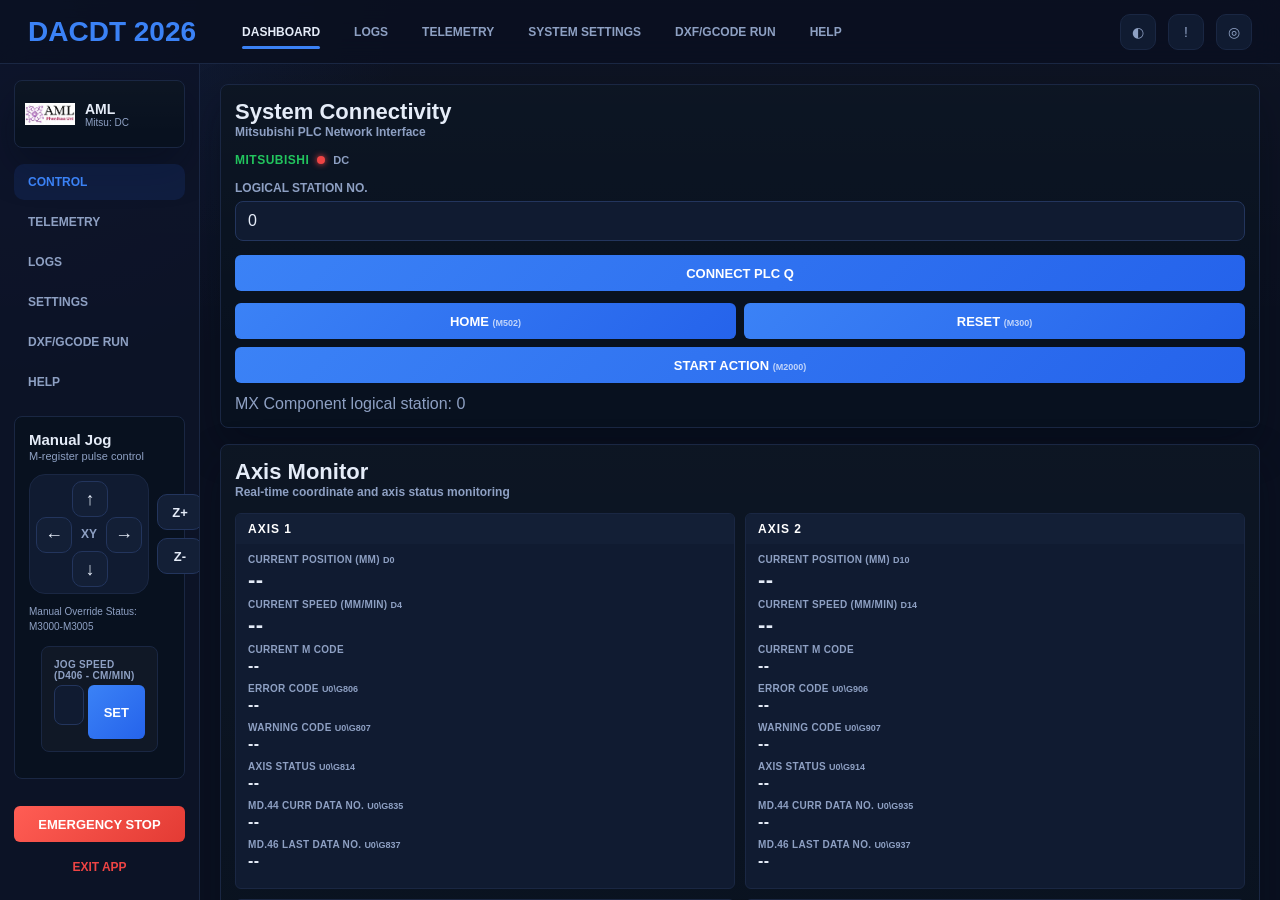
==== commit 64eacc48: "checkpoint" ====
--- a/DACDT_2026/ui/index.html
+++ b/DACDT_2026/ui/index.html
@@ -217,7 +217,7 @@
           <div class="toolbar-field toolbar-file" style="flex: 0 0 120px;">
             <input id="cad-file" class="text-input compact" type="text" placeholder="File name" readonly>
           </div>
-          <button id="new-gcode-btn" class="primary-button toolbar-open compact" style="background:var(--panel-3); border:1px solid var(--border); color:var(--text); min-height: 38px; padding: 0 12px; margin-right: 4px;" title="Tạo G-code mới">New</button>
+          <button id="new-gcode-btn" class="primary-button toolbar-open compact" style="background:var(--panel-3); border:1px solid var(--border); color:var(--text); min-height: 38px; padding: 0 12px; margin-right: 4px;" title="Create new G-code">New</button>
           <button id="open-dxf" class="primary-button toolbar-open compact">Open</button>
 
           <div style="flex:1;"></div>
@@ -230,7 +230,7 @@
           </div>
           <!-- Send to PLC -->
           <div style="display:flex;align-items:center;gap:6px;">
-            <button id="clear-buffer-button" class="primary-button compact" style="background:#ef4444; font-size: 13px; padding: 0 16px;" title="Xóa toàn bộ buffer PLC (G2000+, G8000+, G14000+)">Clear Buffer</button>
+            <button id="clear-buffer-button" class="primary-button compact" style="background:#ef4444; font-size: 13px; padding: 0 16px;" title="Clear all PLC buffer (G2000+, G8000+, G14000+)">Clear Buffer</button>
             <button id="send-cad-x-button" class="primary-button compact" style="background:linear-gradient(135deg, #10b981, #059669); font-size: 13px; padding: 0 16px;">Send CAD to PLC</button>
             <span id="send-row-count" style="font-size:11px;color:var(--muted);white-space:nowrap;display:none;"></span>
           </div>
@@ -309,7 +309,7 @@
           <div class="panel-header">
             <div>
               <div class="panel-title">System Settings</div>
-              <div class="panel-subtitle">Cấu hình tham số chạy DXF/G-code</div>
+              <div class="panel-subtitle">DXF/G-code run parameters</div>
             </div>
           </div>
 
@@ -317,7 +317,7 @@
           <div style="margin-top:24px;padding-top:16px;border-top:1px solid var(--border);">
             <div style="font-size:13px;font-weight:600;color:var(--text-main);margin-bottom:4px;">G00 Rapid Speed (mm/min)</div>
             <div style="font-size:11px;color:var(--muted);margin-bottom:10px;">
-              Tốc độ áp dụng cho tất cả lệnh G00. Bỏ qua giá trị F trong file G-code. Mặc định: 10000.
+              Speed applied to all G00 commands. Ignores F value in G-code file. Default: 10000.
             </div>
             <div style="display:flex;gap:8px;align-items:center;">
               <input id="g0-speed-input" class="text-input" type="number" value="10000" min="1" step="1" style="width:160px;">
@@ -330,7 +330,7 @@
           <div style="margin-top:24px;padding-top:16px;border-top:1px solid var(--border);">
             <div style="font-size:13px;font-weight:600;color:var(--text-main);margin-bottom:4px;">Workspace Size (mm)</div>
             <div style="font-size:11px;color:var(--muted);margin-bottom:10px;">
-              Kích thước không gian làm việc hiển thị trên bản vẽ 2D (đường viền xanh nét đứt).
+              Work area dimensions displayed on the 2D drawing (dashed blue border).
             </div>
             <div style="display:grid;grid-template-columns:1fr 1fr;gap:12px;">
               <div>
@@ -352,7 +352,7 @@
           <div style="margin-top:24px;padding-top:16px;border-top:1px solid var(--border);">
             <div style="font-size:13px;font-weight:600;color:var(--text-main);margin-bottom:4px;">DXF Offset & Speed</div>
             <div style="font-size:11px;color:var(--muted);margin-bottom:10px;">
-              Offset cộng vào tọa độ DXF khi gửi xuống PLC. Speed áp dụng cho tất cả lệnh chạy DXF. Chỉ áp dụng cho file DXF, không ảnh hưởng G-code.
+              Offset added to DXF coordinates when sending to PLC. Speed applies to all DXF commands. Only affects DXF files, not G-code.
             </div>
             <div style="display:grid;grid-template-columns:1fr 1fr 1fr 1fr 1fr;gap:12px;">
               <div>
@@ -369,11 +369,11 @@
               </div>
               <div>
                 <div style="font-size:11px;color:var(--muted);margin-bottom:4px;">Dwell M03 (ms)</div>
-                <input id="dwell-m3-input" class="text-input" type="number" value="100" step="1" title="Thời gian chờ khi bắt đầu dispensing">
+                <input id="dwell-m3-input" class="text-input" type="number" value="100" step="1" title="Wait time at dispensing start">
               </div>
               <div>
                 <div style="font-size:11px;color:var(--muted);margin-bottom:4px;">Dwell M04 (ms)</div>
-                <input id="dwell-m4-input" class="text-input" type="number" value="100" step="1" title="Thời gian chờ khi kết thúc dispensing">
+                <input id="dwell-m4-input" class="text-input" type="number" value="100" step="1" title="Wait time at dispensing end">
               </div>
             </div>
             <div style="display:flex;align-items:center;gap:8px;margin-top:8px;">
@@ -386,8 +386,8 @@
           <div style="margin-top:24px;padding-top:16px;border-top:1px solid var(--border);">
             <div style="font-size:13px;font-weight:600;color:var(--text-main);margin-bottom:4px;">G54–G59 Work Coordinate Offsets (mm)</div>
             <div style="font-size:11px;color:var(--muted);margin-bottom:10px;">
-              Offset cộng vào tọa độ G-code khi gửi xuống PLC. Chọn hệ tọa độ phôi (G54–G59) và nhập offset X, Y.
-              Chỉ áp dụng cho file G-code, không ảnh hưởng DXF.
+              Offset added to G-code coordinates when sending to PLC. Select work coordinate system (G54–G59) and enter X, Y offset.
+              Only affects G-code files, not DXF.
             </div>
             <div style="display:flex;gap:8px;align-items:center;margin-bottom:10px;">
               <label style="font-size:11px;color:var(--muted);">Active WCS:</label>
@@ -417,7 +417,7 @@
           </div>
 
           <div style="margin-top:16px;padding-top:16px;border-top:1px solid var(--border);font-size:11px;color:var(--muted);">
-            Các cài đặt được lưu vào file app_settings.txt — tự động load khi mở app.
+            All settings are saved to app_settings.txt and auto-loaded on startup.
           </div>
         </div>
       </section>
@@ -428,78 +428,84 @@
           <div class="panel-header">
             <div>
               <div class="panel-title">User Guide</div>
-              <div class="panel-subtitle">Hướng dẫn sử dụng DACDT 2026</div>
+              <div class="panel-subtitle">DACDT 2026 — Gantry Robot Control System</div>
             </div>
           </div>
 
           <div style="margin-top:16px;font-size:13px;color:var(--text-main);">
 
             <h3 style="color:var(--cyan);margin:20px 0 8px;">1. Dashboard</h3>
-            <p>Hiển thị trạng thái kết nối PLC, vị trí 3 trục (X, Y, Z), tốc độ, error code, và Program Monitor theo dõi dòng lệnh đang chạy.</p>
+            <p>Displays PLC connection status, 3-axis positions (X, Y, Z), speed, error codes, and Program Monitor tracking the current running line.</p>
             <ul>
-              <li><b>CONNECT PLC Q</b> — Kết nối PLC Mitsubishi qua MX Component (logical station)</li>
-              <li><b>HOME</b> — Về gốc máy (giữ nút)</li>
-              <li><b>RESET</b> — Reset lỗi trục (giữ nút)</li>
-              <li><b>START ACTION</b> — Bắt đầu chạy chương trình đã nạp (giữ nút)</li>
-              <li><b>EMERGENCY STOP</b> — Dừng khẩn cấp</li>
-              <li><b>Manual Jog</b> — Điều khiển tay bằng nút ←↑→↓ Z+/Z-</li>
+              <li><b>CONNECT PLC Q</b> — Connect to Mitsubishi PLC via MX Component (logical station)</li>
+              <li><b>HOME</b> — Return to machine home (hold button)</li>
+              <li><b>RESET</b> — Reset axis error (hold button)</li>
+              <li><b>START ACTION</b> — Start running the loaded program (hold button)</li>
+              <li><b>EMERGENCY STOP</b> — Emergency stop all axes</li>
+              <li><b>Manual Jog</b> — Manual control using ←↑→↓ Z+/Z- buttons</li>
             </ul>
 
             <h3 style="color:var(--cyan);margin:20px 0 8px;">2. DXF/GCODE RUN</h3>
-            <p>Mở file DXF hoặc G-code, xem bản vẽ 2D, chỉnh sửa G-code, và gửi xuống PLC.</p>
+            <p>Open DXF or G-code files, view 2D drawing, edit G-code, and send to PLC.</p>
             <ul>
-              <li><b>Open</b> — Mở file DXF (.dxf) hoặc G-code (.nc, .gcode, .g)</li>
-              <li><b>New</b> — Tạo file G-code mới (trống)</li>
-              <li><b>Save G-code</b> — Lưu file G-code (chọn đường dẫn lần đầu)</li>
-              <li><b>Send CAD to PLC</b> — Gửi toàn bộ chương trình xuống buffer PLC</li>
-              <li><b>Clear Buffer</b> — Xóa buffer PLC trước khi nạp chương trình mới</li>
+              <li><b>Open</b> — Open DXF (.dxf) or G-code (.nc, .gcode, .g) file</li>
+              <li><b>New</b> — Create new empty G-code file</li>
+              <li><b>Save G-code</b> — Save G-code file (choose path on first save)</li>
+              <li><b>Send CAD to PLC</b> — Send entire program to PLC buffer memory</li>
+              <li><b>Clear Buffer</b> — Clear PLC buffer before loading new program</li>
             </ul>
-            <p><b>Geometry Data</b> — Bảng tọa độ các đoạn Line/Arc/Circle từ file</p>
-            <p><b>Process Table</b> — Bảng lệnh chạy gửi xuống PLC (Motion type, M code, Speed, tọa độ đích)</p>
-
-            <h3 style="color:var(--cyan);margin:20px 0 8px;">3. G-code hỗ trợ</h3>
+            <p><b>Geometry Data</b> — Coordinate table of Line/Arc/Circle segments from file</p>
+            <p><b>Process Table</b> — Command table sent to PLC (Motion type, M code, Speed, end coordinates)</p>
+
+            <h3 style="color:var(--cyan);margin:20px 0 8px;">3. Supported G-code</h3>
             <table class="data-table compact" style="font-size:12px;margin:8px 0;">
-              <tr><td><b>G00</b></td><td>Di chuyển nhanh (rapid) — dùng tốc độ từ Settings</td></tr>
-              <tr><td><b>G01</b></td><td>Nội suy tuyến tính — tốc độ từ F</td></tr>
-              <tr><td><b>G02</b></td><td>Nội suy cung tròn CW (thuận kim) — I/J hoặc R</td></tr>
-              <tr><td><b>G03</b></td><td>Nội suy cung tròn CCW (ngược kim) — I/J hoặc R</td></tr>
-              <tr><td><b>G54–G59</b></td><td>Chọn hệ tọa độ phôi (offset cộng vào tọa độ)</td></tr>
-              <tr><td><b>G90</b></td><td>Chế độ tọa độ tuyệt đối</td></tr>
-              <tr><td><b>G91</b></td><td>Chế độ tọa độ tương đối</td></tr>
-              <tr><td><b>M03</b></td><td>Bắt đầu dispensing (bật keo)</td></tr>
-              <tr><td><b>M04</b></td><td>Kết thúc dispensing (tắt keo)</td></tr>
+              <tr><td><b>G00</b></td><td>Rapid move — uses speed from Settings</td></tr>
+              <tr><td><b>G01</b></td><td>Linear interpolation — speed from F parameter</td></tr>
+              <tr><td><b>G02</b></td><td>Circular interpolation CW (clockwise) — I/J or R</td></tr>
+              <tr><td><b>G03</b></td><td>Circular interpolation CCW (counter-clockwise) — I/J or R</td></tr>
+              <tr><td><b>G54–G59</b></td><td>Select work coordinate system (offset added to coordinates)</td></tr>
+              <tr><td><b>G90</b></td><td>Absolute coordinate mode</td></tr>
+              <tr><td><b>M03</b></td><td>Start dispensing (glue ON)</td></tr>
+              <tr><td><b>M04</b></td><td>Stop dispensing (glue OFF)</td></tr>
             </table>
-            <p><b>Quy tắc modal:</b> Dòng chỉ có tọa độ (không có G) sẽ dùng lệnh G trước đó. Dòng chỉ có X hoặc Y sẽ giữ nguyên trục còn lại.</p>
-
-            <h3 style="color:var(--cyan);margin:20px 0 8px;">4. DXF hỗ trợ</h3>
-            <p>Đọc được: <b>Line, Polyline2D, Polyline3D, Arc, Circle, Block/Insert</b></p>
-            <p>Tự động gán M03 (đầu path) và M04 (cuối path) cho mỗi quỹ đạo.</p>
+
+            <h4 style="color:var(--text-main);margin:16px 0 6px;">Coordinate Systems</h4>
+            <ul>
+              <li><b>Machine Home</b> — Fixed reference point on the machine, defined by manufacturer.</li>
+              <li><b>Work Coordinate (G54–G59)</b> — Origin point (X=0, Y=0) set by operator on the workpiece. Offset configured in Settings.</li>
+            </ul>
+
+            <p><b>Modal rules:</b> A line with only coordinates (no G command) uses the previous G command. A line with only X or Y keeps the other axis unchanged.</p>
+
+            <h3 style="color:var(--cyan);margin:20px 0 8px;">4. Supported DXF Entities</h3>
+            <p>Supported: <b>Line, Polyline2D, Polyline3D, Arc, Circle, Block/Insert</b></p>
+            <p>Automatically assigns M03 (path start) and M04 (path end) for each trajectory.</p>
 
             <h3 style="color:var(--cyan);margin:20px 0 8px;">5. Settings</h3>
             <ul>
-              <li><b>G00 Rapid Speed</b> — Tốc độ G00 (mm/min), áp dụng cho tất cả lệnh G00</li>
-              <li><b>Workspace Size</b> — Kích thước vùng làm việc hiển thị trên bản vẽ 2D</li>
-              <li><b>DXF Offset & Speed</b> — Offset X/Y, Speed, Dwell M03/M04 cho file DXF</li>
-              <li><b>G54–G59 WCS Offsets</b> — Offset tọa độ cho từng hệ tọa độ phôi (G-code)</li>
+              <li><b>G00 Rapid Speed</b> — Speed for all G00 commands (mm/min)</li>
+              <li><b>Workspace Size</b> — Work area dimensions shown on 2D drawing</li>
+              <li><b>DXF Offset & Speed</b> — Offset X/Y, Speed, Dwell M03/M04 for DXF files</li>
+              <li><b>G54–G59 WCS Offsets</b> — Coordinate offsets for each work coordinate system (G-code)</li>
             </ul>
-            <p>Tất cả settings được lưu vào <code>app_settings.txt</code> và tự động load khi mở app.</p>
-
-            <h3 style="color:var(--cyan);margin:20px 0 8px;">6. Quy trình vận hành</h3>
+            <p>All settings are saved to <code>app_settings.txt</code> and auto-loaded on startup.</p>
+
+            <h3 style="color:var(--cyan);margin:20px 0 8px;">6. Operating Procedure</h3>
             <ol>
-              <li>Kết nối PLC (nhấn CONNECT PLC Q)</li>
-              <li>Mở file DXF hoặc G-code (tab DXF/GCODE RUN → Open)</li>
-              <li>Kiểm tra Process Table và bản vẽ 2D</li>
-              <li>Cài đặt Speed, Offset nếu cần (tab Settings)</li>
-              <li>Nhấn <b>Clear Buffer</b> → <b>Send CAD to PLC</b></li>
-              <li>Nhấn giữ <b>START ACTION</b> để chạy</li>
-              <li>Theo dõi Program Monitor trên Dashboard</li>
+              <li>Connect PLC (press CONNECT PLC Q)</li>
+              <li>Open DXF or G-code file (DXF/GCODE RUN tab → Open)</li>
+              <li>Verify Process Table and 2D drawing</li>
+              <li>Configure Speed, Offset if needed (Settings tab)</li>
+              <li>Press <b>Clear Buffer</b> → <b>Send CAD to PLC</b></li>
+              <li>Hold <b>START ACTION</b> to run</li>
+              <li>Monitor progress on Dashboard (Program Monitor)</li>
             </ol>
 
-            <h3 style="color:var(--cyan);margin:20px 0 8px;">7. Phím tắt & Thao tác</h3>
+            <h3 style="color:var(--cyan);margin:20px 0 8px;">7. Controls & Shortcuts</h3>
             <ul>
-              <li><b>Cuộn chuột</b> trên bản vẽ 2D — Zoom in/out</li>
-              <li><b>Kéo chuột</b> trên bản vẽ 2D — Pan (di chuyển)</li>
-              <li><b>EXIT APP</b> (sidebar) — Thoát chương trình</li>
+              <li><b>Mouse wheel</b> on 2D drawing — Zoom in/out</li>
+              <li><b>Mouse drag</b> on 2D drawing — Pan (move view)</li>
+              <li><b>EXIT APP</b> (sidebar) — Close application</li>
             </ul>
 
           </div>
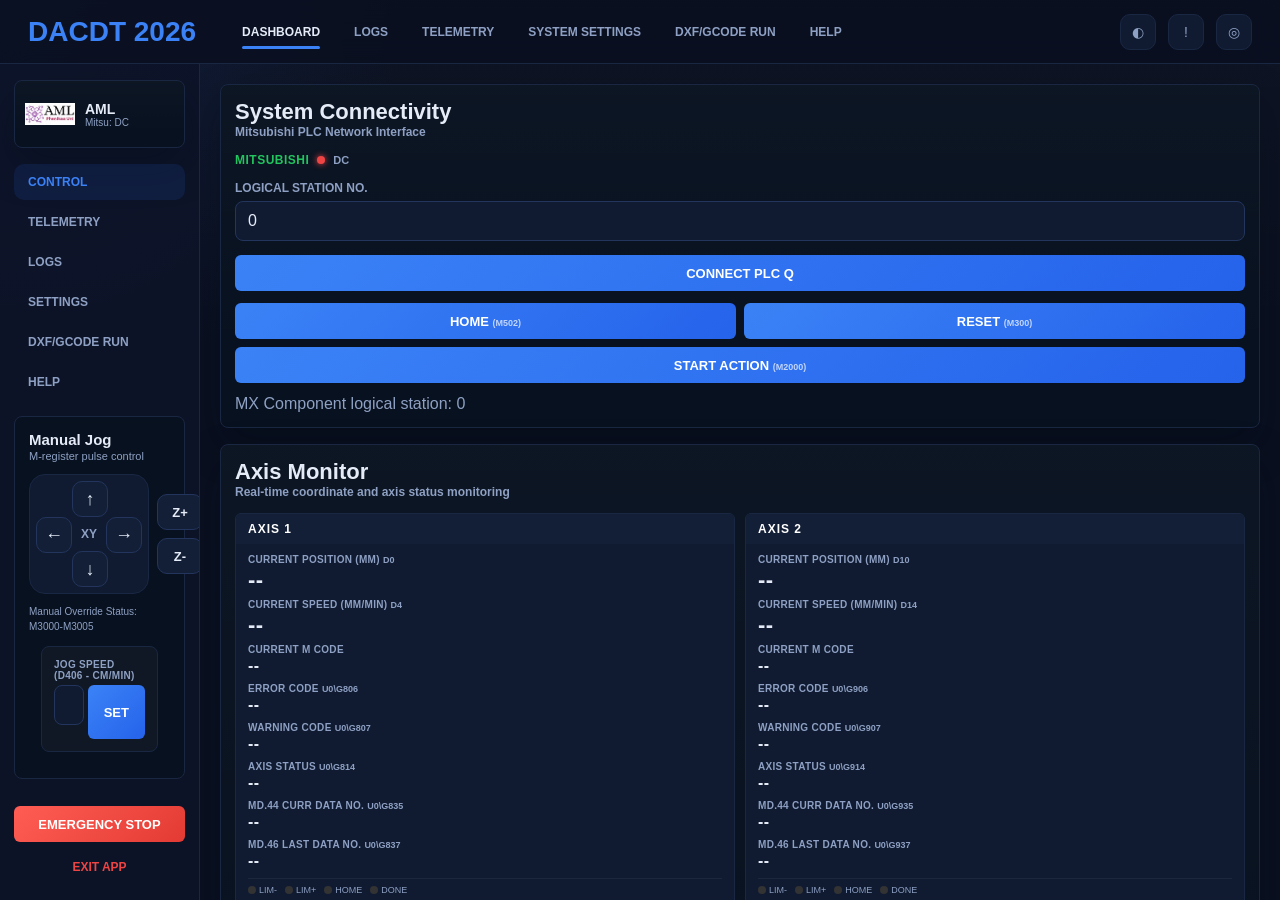
==== commit d66f5ee8: "table" ====
--- a/DACDT_2026/ui/index.html
+++ b/DACDT_2026/ui/index.html
@@ -221,6 +221,10 @@
           <button id="open-dxf" class="primary-button toolbar-open compact">Open</button>
 
           <div style="flex:1;"></div>
+          <!-- RUN / HOME / RESET buttons -->
+          <button id="dxf-home-btn" class="primary-button compact" style="font-size:13px;padding:0 12px;margin-right:4px;">HOME</button>
+          <button id="dxf-reset-btn" class="primary-button compact" style="font-size:13px;padding:0 12px;margin-right:4px;">RESET</button>
+          <button id="run-action-btn" class="primary-button compact" style="font-size:13px;padding:0 16px;margin-right:8px;">RUN</button>
           <!-- Progress Bar -->
           <div id="dxf-progress-container" style="display:none; align-items:center; margin-right: 12px; gap: 8px;">
             <div style="width: 150px; height: 8px; background: rgba(255,255,255,0.1); border-radius: 4px; overflow: hidden;">
@@ -282,17 +286,24 @@
           </div>
 
           <div class="panel panel-process">
-            <div style="padding:8px 12px 4px;font-size:13px;font-weight:700;color:var(--text-main);">Process Table</div>
+            <div style="padding:8px 12px 4px; display:flex; align-items:center; justify-content:space-between;">
+              <span style="font-size:13px;font-weight:700;color:var(--text-main);">Process Table</span>
+              <button id="export-csv-btn" class="primary-button compact" style="background:var(--panel-3); border:1px solid var(--border); color:var(--text); font-size:11px; padding:0 10px; height:28px;" title="Xuất Process Table ra file Excel 2 sheet (Axis1_X và Axis2_Y)">⬇ Export Excel</button>
+            </div>
             <div class="table-frame short">
-              <table class="data-table compact">
+              <table class="data-table compact process-spaced-table">
                 <thead>
                   <tr>
+                    <th>#</th>
                     <th>Motion type</th>
-                    <th>M code value</th>
+                    <th>M code</th>
                     <th>Dwell</th>
                     <th>Speed</th>
-                    <th>End coord (X;Y)</th>
-                    <th>Center coord (X;Y)</th>
+                    <th>End X</th>
+                    <th>End Y</th>
+                    <th>End Z</th>
+                    <th>Center X</th>
+                    <th>Center Y</th>
                   </tr>
                 </thead>
                 <tbody id="process-table-body"></tbody>
@@ -526,6 +537,7 @@
     </div>
   </div>
 
+  <script src="xlsx.full.min.js"></script>
   <script src="app.js"></script>
 </body>
 
--- a/DACDT_2026/ui/styles.css
+++ b/DACDT_2026/ui/styles.css
@@ -438,8 +438,9 @@
 .modal-actions { justify-content: flex-end; gap: 10px; }
 
 /* ─── CAD SVG ─── */
-.cad-line { fill: none; stroke: rgba(215,244,255,0.9); stroke-width: 2.2; }
-.cad-line-rapid { fill: none; stroke: rgba(148, 163, 184, 0.95); stroke-width: 1.65; stroke-dasharray: 5 4; }
+.cad-line { fill: none; stroke: rgba(215,244,255,0.85); stroke-width: 0.8; stroke-linejoin: round; stroke-linecap: round; }
+.cad-line-rapid { fill: none; stroke: rgba(148, 163, 184, 0.7); stroke-width: 0.6; stroke-dasharray: 3 2; stroke-linejoin: round; stroke-linecap: round; }
+.cad-line-done { fill: none; stroke: rgba(34, 197, 94, 1); stroke-width: 0.8; stroke-linejoin: round; stroke-linecap: round; }
 .cad-elevation-frame {
   fill: var(--bg-panel, #0f172a);
   stroke: var(--border, rgba(148, 163, 184, 0.45));
@@ -539,3 +540,48 @@
   color: var(--green) !important;
   font-weight: 700 !important;
 }
+
+/* Process Table - dòng cách nhau 1 dòng trống */
+.process-spaced-table {
+  border-collapse: separate;
+  border-spacing: 0 4px; /* 4px gap giữa các row */
+}
+
+.process-spaced-table thead tr th {
+  border-bottom: 2px solid var(--border-strong);
+  padding-bottom: 8px;
+}
+
+.process-spaced-table tbody tr {
+  background: rgba(255,255,255,0.02);
+  border-radius: var(--radius-sm);
+}
+
+.process-spaced-table tbody tr td {
+  border-bottom: none;
+  border-top: 1px solid var(--border);
+  padding: 7px 6px;
+}
+
+.process-spaced-table tbody tr td:first-child {
+  border-left: 1px solid var(--border);
+  border-radius: var(--radius-sm) 0 0 var(--radius-sm);
+}
+
+.process-spaced-table tbody tr td:last-child {
+  border-right: 1px solid var(--border);
+  border-radius: 0 var(--radius-sm) var(--radius-sm) 0;
+}
+
+.process-spaced-table tbody tr:hover td {
+  background: rgba(59, 130, 246, 0.08);
+}
+
+.process-spaced-table tbody tr.is-selected td {
+  background: rgba(59, 130, 246, 0.16);
+  border-color: rgba(59, 130, 246, 0.3);
+}
+
+html.theme-light .process-spaced-table tbody tr {
+  background: rgba(0,0,0,0.01);
+}
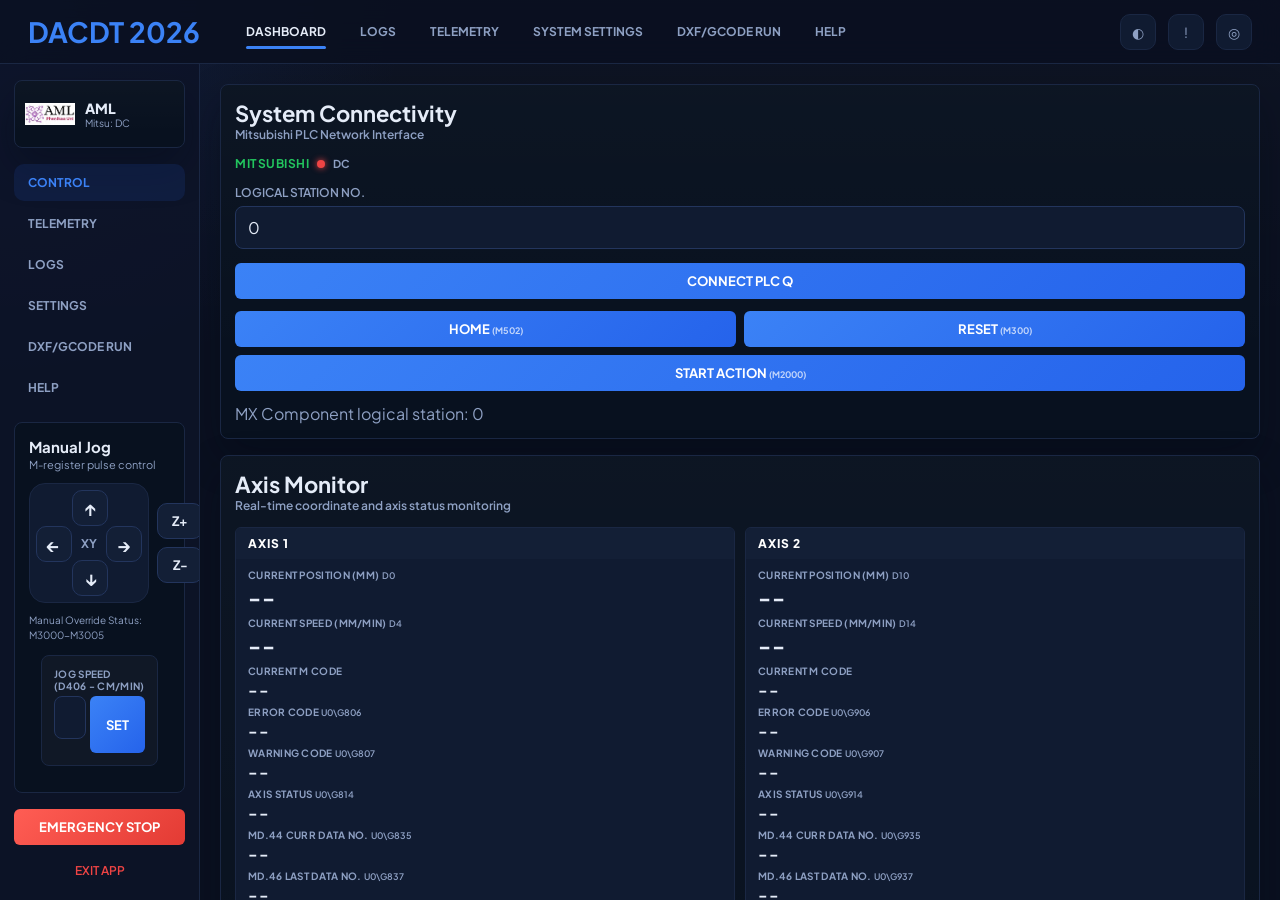
==== commit 9747335a: "checkpoint(no)" ====
--- a/DACDT_2026/ui/index.html
+++ b/DACDT_2026/ui/index.html
@@ -219,6 +219,7 @@
           </div>
           <button id="new-gcode-btn" class="primary-button toolbar-open compact" style="background:var(--panel-3); border:1px solid var(--border); color:var(--text); min-height: 38px; padding: 0 12px; margin-right: 4px;" title="Create new G-code">New</button>
           <button id="open-dxf" class="primary-button toolbar-open compact">Open</button>
+          <button id="fit-view-btn" class="primary-button toolbar-open compact" title="Fit toàn bộ bản vẽ vào khung nhìn" style="background:var(--panel-3); border:1px solid var(--border); color:var(--cyan); min-height:38px; padding:0 12px; margin-left:4px; font-size:16px; letter-spacing:0;">⊡</button>
 
           <div style="flex:1;"></div>
           <!-- RUN / HOME / RESET buttons -->
@@ -316,120 +317,221 @@
 
       <!-- ========== SYSTEM SETTINGS ========== -->
       <section id="view-settings" class="view">
-        <div class="panel" style="max-width:680px;">
-          <div class="panel-header">
-            <div>
-              <div class="panel-title">System Settings</div>
-              <div class="panel-subtitle">DXF/G-code run parameters</div>
-            </div>
-          </div>
-
-          <!-- G00 Rapid Speed -->
-          <div style="margin-top:24px;padding-top:16px;border-top:1px solid var(--border);">
-            <div style="font-size:13px;font-weight:600;color:var(--text-main);margin-bottom:4px;">G00 Rapid Speed (mm/min)</div>
-            <div style="font-size:11px;color:var(--muted);margin-bottom:10px;">
-              Speed applied to all G00 commands. Ignores F value in G-code file. Default: 10000.
-            </div>
-            <div style="display:flex;gap:8px;align-items:center;">
-              <input id="g0-speed-input" class="text-input" type="number" value="10000" min="1" step="1" style="width:160px;">
-              <button id="set-g0-speed-btn" class="primary-button" style="background:var(--cyan);color:#fff;">Apply</button>
-              <span id="g0-speed-status" style="font-size:11px;color:var(--muted);"></span>
-            </div>
-          </div>
-
-          <!-- Z Offsets -->
-          <div style="margin-top:24px;padding-top:16px;border-top:1px solid var(--border);">
-            <div style="font-size:13px;font-weight:600;color:var(--text-main);margin-bottom:4px;">Workspace Size (mm)</div>
-            <div style="font-size:11px;color:var(--muted);margin-bottom:10px;">
-              Work area dimensions displayed on the 2D drawing (dashed blue border).
-            </div>
-            <div style="display:grid;grid-template-columns:1fr 1fr;gap:12px;">
-              <div>
-                <div style="font-size:11px;color:var(--muted);margin-bottom:4px;">Width X (mm)</div>
-                <input id="workspace-width-input" class="text-input" type="number" value="170" min="1" step="1">
-              </div>
-              <div>
-                <div style="font-size:11px;color:var(--muted);margin-bottom:4px;">Height Y (mm)</div>
-                <input id="workspace-height-input" class="text-input" type="number" value="170" min="1" step="1">
-              </div>
-            </div>
-            <div style="display:flex;align-items:center;gap:8px;margin-top:8px;">
-              <button id="set-workspace-btn" class="primary-button" style="background:var(--cyan);color:#fff;">Apply Workspace</button>
-              <span id="workspace-status" style="font-size:11px;color:var(--muted);"></span>
-            </div>
-          </div>
-
-          <!-- DXF Offset + Speed -->
-          <div style="margin-top:24px;padding-top:16px;border-top:1px solid var(--border);">
-            <div style="font-size:13px;font-weight:600;color:var(--text-main);margin-bottom:4px;">DXF Offset & Speed</div>
-            <div style="font-size:11px;color:var(--muted);margin-bottom:10px;">
-              Offset added to DXF coordinates when sending to PLC. Speed applies to all DXF commands. Only affects DXF files, not G-code.
-            </div>
-            <div style="display:grid;grid-template-columns:1fr 1fr 1fr 1fr 1fr;gap:12px;">
-              <div>
-                <div style="font-size:11px;color:var(--muted);margin-bottom:4px;">Offset X (mm)</div>
-                <input id="offset-x-input" class="text-input" type="number" value="0" step="0.001">
-              </div>
-              <div>
-                <div style="font-size:11px;color:var(--muted);margin-bottom:4px;">Offset Y (mm)</div>
-                <input id="offset-y-input" class="text-input" type="number" value="0" step="0.001">
-              </div>
-              <div>
-                <div style="font-size:11px;color:var(--muted);margin-bottom:4px;">Speed (mm/min)</div>
-                <input id="global-speed-input" class="text-input" type="number" value="1000" step="1">
-              </div>
-              <div>
-                <div style="font-size:11px;color:var(--muted);margin-bottom:4px;">Dwell M03 (ms)</div>
-                <input id="dwell-m3-input" class="text-input" type="number" value="100" step="1" title="Wait time at dispensing start">
-              </div>
-              <div>
-                <div style="font-size:11px;color:var(--muted);margin-bottom:4px;">Dwell M04 (ms)</div>
-                <input id="dwell-m4-input" class="text-input" type="number" value="100" step="1" title="Wait time at dispensing end">
-              </div>
-            </div>
-            <div style="display:flex;align-items:center;gap:8px;margin-top:8px;">
-              <button id="apply-offset-btn" class="primary-button" style="background:var(--cyan);color:#fff;">Apply DXF Settings</button>
-              <span id="offset-status" style="font-size:11px;color:var(--muted);"></span>
-            </div>
-          </div>
-
-          <!-- G54-G59 Work Coordinate Offsets (G-code) -->
-          <div style="margin-top:24px;padding-top:16px;border-top:1px solid var(--border);">
-            <div style="font-size:13px;font-weight:600;color:var(--text-main);margin-bottom:4px;">G54–G59 Work Coordinate Offsets (mm)</div>
-            <div style="font-size:11px;color:var(--muted);margin-bottom:10px;">
-              Offset added to G-code coordinates when sending to PLC. Select work coordinate system (G54–G59) and enter X, Y offset.
-              Only affects G-code files, not DXF.
-            </div>
-            <div style="display:flex;gap:8px;align-items:center;margin-bottom:10px;">
-              <label style="font-size:11px;color:var(--muted);">Active WCS:</label>
-              <select id="wcs-select" class="text-input" style="width:80px;padding:4px 8px;">
-                <option value="G54">G54</option>
-                <option value="G55">G55</option>
-                <option value="G56">G56</option>
-                <option value="G57">G57</option>
-                <option value="G58">G58</option>
-                <option value="G59">G59</option>
-              </select>
-            </div>
-            <div style="display:grid;grid-template-columns:1fr 1fr;gap:12px;">
-              <div>
-                <div style="font-size:11px;color:var(--muted);margin-bottom:4px;">Offset X (mm)</div>
-                <input id="wcs-offset-x" class="text-input" type="number" value="0" step="0.001">
-              </div>
-              <div>
-                <div style="font-size:11px;color:var(--muted);margin-bottom:4px;">Offset Y (mm)</div>
-                <input id="wcs-offset-y" class="text-input" type="number" value="0" step="0.001">
-              </div>
-            </div>
-            <div style="display:flex;align-items:center;gap:8px;margin-top:8px;">
-              <button id="set-wcs-btn" class="primary-button" style="background:var(--cyan);color:#fff;">Apply WCS Offset</button>
-              <span id="wcs-status" style="font-size:11px;color:var(--muted);"></span>
-            </div>
-          </div>
-
-          <div style="margin-top:16px;padding-top:16px;border-top:1px solid var(--border);font-size:11px;color:var(--muted);">
-            All settings are saved to app_settings.txt and auto-loaded on startup.
-          </div>
+        <div class="settings-grid">
+          
+          <!-- Left Column -->
+          <div class="settings-col">
+            
+            <!-- Card 1: DXF Offset & Speed -->
+            <div class="panel settings-card">
+              <div class="panel-header">
+                <div class="panel-header-icon">
+                  <svg xmlns="http://www.w3.org/2000/svg" width="18" height="18" viewBox="0 0 24 24" fill="none" stroke="currentColor" stroke-width="2.5" stroke-linecap="round" stroke-linejoin="round"><path d="M12 20h9"/><path d="M16.5 3.5a2.12 2.12 0 0 1 3 3L7 19l-4 1 1-4Z"/></svg>
+                </div>
+                <div>
+                  <div class="panel-title">DXF Offset & Speed Settings</div>
+                  <div class="panel-subtitle">Parameters applied to DXF paths. Does not affect G-code.</div>
+                </div>
+              </div>
+              
+              <div class="settings-input-grid-3x2">
+                <div>
+                  <label class="field-label" for="offset-x-input">
+                    Offset X (mm)
+                    <span class="axis-tag x-axis">X Axis</span>
+                  </label>
+                  <input id="offset-x-input" class="text-input" type="number" value="0" step="0.001">
+                </div>
+                <div>
+                  <label class="field-label" for="speed-m3-input" title="Speed for points with MCode = 3">Speed M03 (mm/min)</label>
+                  <input id="speed-m3-input" class="text-input" type="number" value="10000" step="1">
+                </div>
+                <div>
+                  <label class="field-label" for="dwell-m3-input" title="Wait time at dispensing start">Dwell M03 (ms)</label>
+                  <input id="dwell-m3-input" class="text-input" type="number" value="100" step="1">
+                </div>
+                <div>
+                  <label class="field-label" for="offset-y-input">
+                    Offset Y (mm)
+                    <span class="axis-tag y-axis">Y Axis</span>
+                  </label>
+                  <input id="offset-y-input" class="text-input" type="number" value="0" step="0.001">
+                </div>
+                <div>
+                  <label class="field-label" for="global-speed-input">Speed M04 (mm/min)</label>
+                  <input id="global-speed-input" class="text-input" type="number" value="1000" step="1">
+                </div>
+                <div>
+                  <label class="field-label" for="dwell-m4-input" title="Wait time at dispensing end">Dwell M04 (ms)</label>
+                  <input id="dwell-m4-input" class="text-input" type="number" value="100" step="1">
+                </div>
+              </div>
+              
+              <div class="settings-action-row">
+                <button id="apply-offset-btn" class="primary-button">
+                  <svg xmlns="http://www.w3.org/2000/svg" width="14" height="14" viewBox="0 0 24 24" fill="none" stroke="currentColor" stroke-width="2" stroke-linecap="round" stroke-linejoin="round"><polyline points="20 6 9 17 4 12"/></svg>
+                  Apply DXF Settings
+                </button>
+                <span id="offset-status" class="settings-status-badge"></span>
+              </div>
+            </div>
+
+            <!-- Card 2: Configuration Profiles -->
+            <div class="panel settings-card">
+              <div class="panel-header">
+                <div class="panel-header-icon">
+                  <svg xmlns="http://www.w3.org/2000/svg" width="18" height="18" viewBox="0 0 24 24" fill="none" stroke="currentColor" stroke-width="2.5" stroke-linecap="round" stroke-linejoin="round"><path d="M19 21H5a2 2 0 0 1-2-2V5a2 2 0 0 1 2-2h11l5 5v11a2 2 0 0 1-2 2z"/><polyline points="17 21 17 13 7 13 7 21"/><polyline points="7 3 7 8 15 8"/></svg>
+                </div>
+                <div>
+                  <div class="panel-title">Configuration Profiles</div>
+                  <div class="panel-subtitle">Save current settings as a profile or load saved ones.</div>
+                </div>
+              </div>
+              
+              <div class="settings-input-grid-2x1">
+                <div>
+                  <label class="field-label" for="profile-name-input">New Profile Name</label>
+                  <input id="profile-name-input" class="text-input" type="text" placeholder="e.g. profile_fast">
+                </div>
+                <div>
+                  <label class="field-label" for="profile-select">Select Saved Profile</label>
+                  <select id="profile-select">
+                    <option value="">-- Chọn cấu hình đã lưu --</option>
+                  </select>
+                </div>
+              </div>
+              
+              <div class="settings-action-row">
+                <button id="save-profile-btn" class="primary-button">
+                  <svg xmlns="http://www.w3.org/2000/svg" width="14" height="14" viewBox="0 0 24 24" fill="none" stroke="currentColor" stroke-width="2" stroke-linecap="round" stroke-linejoin="round"><path d="M19 21H5a2 2 0 0 1-2-2V5a2 2 0 0 1 2-2h11l5 5v11a2 2 0 0 1-2 2z"/><polyline points="17 21 17 13 7 13 7 21"/></svg>
+                  Save Profile
+                </button>
+                <button id="load-profile-btn" class="primary-button" style="background: linear-gradient(135deg, #10b981, #059669); border-color:#059669;">
+                  <svg xmlns="http://www.w3.org/2000/svg" width="14" height="14" viewBox="0 0 24 24" fill="none" stroke="currentColor" stroke-width="2" stroke-linecap="round" stroke-linejoin="round"><path d="M21 15v4a2 2 0 0 1-2 2H5a2 2 0 0 1-2-2v-4"/><polyline points="17 8 12 3 7 8"/><line x1="12" y1="3" x2="12" y2="15"/></svg>
+                  Load Profile
+                </button>
+                <button id="delete-profile-btn" class="primary-button" style="background: linear-gradient(135deg, #ef4444, #dc2626); border-color:#dc2626;">
+                  <svg xmlns="http://www.w3.org/2000/svg" width="14" height="14" viewBox="0 0 24 24" fill="none" stroke="currentColor" stroke-width="2" stroke-linecap="round" stroke-linejoin="round"><polyline points="3 6 5 6 21 6"/><path d="M19 6v14a2 2 0 0 1-2 2H7a2 2 0 0 1-2-2V6m3 0V4a2 2 0 0 1 2-2h4a2 2 0 0 1 2 2v2"/><line x1="10" y1="11" x2="10" y2="17"/><line x1="14" y1="11" x2="14" y2="17"/></svg>
+                  Delete Profile
+                </button>
+                <span id="profile-status" class="settings-status-badge"></span>
+              </div>
+            </div>
+
+          </div>
+
+          <!-- Right Column -->
+          <div class="settings-col">
+            
+            <!-- Card 3: Machine General Config -->
+            <div class="panel settings-card">
+              <div class="panel-header">
+                <div class="panel-header-icon">
+                  <svg xmlns="http://www.w3.org/2000/svg" width="18" height="18" viewBox="0 0 24 24" fill="none" stroke="currentColor" stroke-width="2.5" stroke-linecap="round" stroke-linejoin="round"><rect x="3" y="3" width="18" height="18" rx="2"/><path d="M21 9H3"/><path d="M21 15H3"/><path d="M12 3v18"/></svg>
+                </div>
+                <div>
+                  <div class="panel-title">Machine Config & Workspace</div>
+                  <div class="panel-subtitle">Rapid speed (G00) and drawing boundary dimensions.</div>
+                </div>
+              </div>
+              
+              <!-- Rapid Speed section -->
+              <div class="field-section" style="border-top:none; padding-top:0; margin-top:0;">
+                <div class="field-group-title">
+                  <svg xmlns="http://www.w3.org/2000/svg" width="12" height="12" viewBox="0 0 24 24" fill="none" stroke="currentColor" stroke-width="2" stroke-linecap="round" stroke-linejoin="round"><path d="m5 12 7-7 7 7"/><path d="M12 5v14"/></svg>
+                  G00 Rapid Speed (mm/min)
+                </div>
+                <div class="field-description">Applied to all G00 commands. Ignores F value. Default: 10000.</div>
+                <div class="settings-action-row">
+                  <input id="g0-speed-input" class="text-input" type="number" value="10000" min="1" step="1" style="width:140px; margin-right: 4px;">
+                  <button id="set-g0-speed-btn" class="primary-button">Apply Speed</button>
+                  <span id="g0-speed-status" class="settings-status-badge"></span>
+                </div>
+              </div>
+              
+              <!-- Workspace section -->
+              <div class="field-section">
+                <div class="field-group-title">
+                  <svg xmlns="http://www.w3.org/2000/svg" width="12" height="12" viewBox="0 0 24 24" fill="none" stroke="currentColor" stroke-width="2" stroke-linecap="round" stroke-linejoin="round"><path d="M4 14V4h10"/><path d="m20 10-6-6"/><path d="M14 4v6h6"/><path d="M20 20H4v-6"/></svg>
+                  Workspace Size (mm)
+                </div>
+                <div class="field-description">Work area dimensions displayed on the 2D drawing.</div>
+                <div class="settings-input-grid-2x1">
+                  <div>
+                    <label class="field-label" for="workspace-width-input">
+                      Width X (mm)
+                      <span class="axis-tag x-axis">X boundary</span>
+                    </label>
+                    <input id="workspace-width-input" class="text-input" type="number" value="170" min="1" step="1">
+                  </div>
+                  <div>
+                    <label class="field-label" for="workspace-height-input">
+                      Height Y (mm)
+                      <span class="axis-tag y-axis">Y boundary</span>
+                    </label>
+                    <input id="workspace-height-input" class="text-input" type="number" value="170" min="1" step="1">
+                  </div>
+                </div>
+                <div class="settings-action-row">
+                  <button id="set-workspace-btn" class="primary-button">Apply Workspace</button>
+                  <span id="workspace-status" class="settings-status-badge"></span>
+                </div>
+              </div>
+            </div>
+
+            <!-- Card 4: G54–G59 WCS Offsets -->
+            <div class="panel settings-card">
+              <div class="panel-header">
+                <div class="panel-header-icon">
+                  <svg xmlns="http://www.w3.org/2000/svg" width="18" height="18" viewBox="0 0 24 24" fill="none" stroke="currentColor" stroke-width="2.5" stroke-linecap="round" stroke-linejoin="round"><circle cx="12" cy="12" r="10"/><line x1="22" y1="12" x2="18" y2="12"/><line x1="6" y1="12" x2="2" y2="12"/><line x1="12" y1="6" x2="12" y2="2"/><line x1="12" y1="22" x2="12" y2="18"/></svg>
+                </div>
+                <div>
+                  <div class="panel-title">G54–G59 Work Coordinate Offsets</div>
+                  <div class="panel-subtitle">Offsets added to G-code. Select active WCS and set values.</div>
+                </div>
+              </div>
+              
+              <div style="display:flex; align-items:center; gap:10px; margin-bottom:4px;">
+                <label class="field-label" for="wcs-select" style="margin-bottom:0 !important; white-space:nowrap; font-weight:700;">Active WCS:</label>
+                <select id="wcs-select" style="width:100px; height:34px !important; padding:4px 10px !important;">
+                  <option value="G54">G54</option>
+                  <option value="G55">G55</option>
+                  <option value="G56">G56</option>
+                  <option value="G57">G57</option>
+                  <option value="G58">G58</option>
+                  <option value="G59">G59</option>
+                </select>
+              </div>
+              
+              <div class="settings-input-grid-2x1">
+                <div>
+                  <label class="field-label" for="wcs-offset-x">
+                    Offset X (mm)
+                    <span class="axis-tag x-axis">X Offset</span>
+                  </label>
+                  <input id="wcs-offset-x" class="text-input" type="number" value="0" step="0.001">
+                </div>
+                <div>
+                  <label class="field-label" for="wcs-offset-y">
+                    Offset Y (mm)
+                    <span class="axis-tag y-axis">Y Offset</span>
+                  </label>
+                  <input id="wcs-offset-y" class="text-input" type="number" value="0" step="0.001">
+                </div>
+              </div>
+              
+              <div class="settings-action-row">
+                <button id="set-wcs-btn" class="primary-button">Apply WCS Offset</button>
+                <span id="wcs-status" class="settings-status-badge"></span>
+              </div>
+            </div>
+
+          </div>
+
+        </div>
+        
+        <div style="margin-top:12px; font-size:11px; color:var(--muted); text-align:center;">
+          All settings are saved to app_settings.txt and auto-loaded on startup.
         </div>
       </section>
 
--- a/DACDT_2026/ui/styles.css
+++ b/DACDT_2026/ui/styles.css
@@ -1,3 +1,5 @@
+@import url('https://fonts.googleapis.com/css2?family=Plus+Jakarta+Sans:wght@300;400;500;600;700;800&display=swap');
+
 :root {
   --bg: #0a1020;
   --bg-elevated: #0f172a;
@@ -19,7 +21,7 @@
   --radius-lg: 8px;
   --radius-md: 6px;
   --radius-sm: 4px;
-  --font: "Segoe UI", Arial, sans-serif;
+  --font: "Plus Jakarta Sans", "Segoe UI", Arial, sans-serif;
 }
 
 html.theme-light {
@@ -585,3 +587,288 @@
 html.theme-light .process-spaced-table tbody tr {
   background: rgba(0,0,0,0.01);
 }
+
+/* ─── Modern Settings Layout ─── */
+.settings-grid {
+  display: grid;
+  grid-template-columns: 1.1fr 1fr;
+  gap: 20px;
+  max-width: 1100px;
+  margin: 0 auto;
+  padding: 10px 0;
+}
+
+.settings-card {
+  position: relative;
+  background: rgba(16, 27, 49, 0.45);
+  backdrop-filter: blur(16px);
+  border: 1px solid rgba(255, 255, 255, 0.08);
+  box-shadow: 0 12px 32px rgba(0, 0, 0, 0.3);
+  padding: 20px !important;
+  display: flex;
+  flex-direction: column;
+  gap: 16px;
+  margin-bottom: 20px;
+  border-radius: 12px !important;
+  transition: all 0.3s cubic-bezier(0.4, 0, 0.2, 1);
+  overflow: hidden;
+}
+
+html.theme-light .settings-card {
+  background: rgba(255, 255, 255, 0.75);
+  border: 1px solid rgba(37, 99, 235, 0.1);
+  box-shadow: 0 12px 32px rgba(37, 99, 235, 0.06);
+}
+
+.settings-card::before {
+  content: "";
+  position: absolute;
+  top: 0; left: 0; right: 0;
+  height: 3px;
+  background: linear-gradient(90deg, var(--cyan), var(--brand));
+  opacity: 0.8;
+}
+
+.settings-card:hover {
+  transform: translateY(-2px);
+  border-color: rgba(6, 182, 212, 0.35);
+  box-shadow: 0 16px 40px rgba(6, 182, 212, 0.08), 0 12px 32px rgba(0, 0, 0, 0.35);
+}
+
+html.theme-light .settings-card:hover {
+  border-color: rgba(37, 99, 235, 0.3);
+  box-shadow: 0 16px 40px rgba(37, 99, 235, 0.12);
+}
+
+.settings-card .panel-header {
+  margin-bottom: 4px !important;
+  padding-bottom: 10px;
+  border-bottom: 1px solid rgba(255, 255, 255, 0.06);
+  display: flex;
+  align-items: center;
+  gap: 12px;
+}
+
+html.theme-light .settings-card .panel-header {
+  border-bottom: 1px solid rgba(0, 0, 0, 0.06);
+}
+
+.settings-card .panel-header-icon {
+  display: flex;
+  align-items: center;
+  justify-content: center;
+  width: 36px;
+  height: 36px;
+  border-radius: 8px;
+  background: rgba(6, 182, 212, 0.12);
+  color: var(--cyan);
+  font-size: 18px;
+  flex-shrink: 0;
+}
+
+.settings-card .panel-title {
+  font-size: 15px !important;
+  font-weight: 700;
+  color: var(--text);
+  margin-bottom: 2px;
+}
+
+.settings-card .panel-subtitle {
+  font-size: 11px !important;
+  color: var(--muted);
+  margin-top: 1px;
+  line-height: 1.4;
+}
+
+.settings-card .field-group-title {
+  font-size: 12px;
+  font-weight: 700;
+  color: var(--text);
+  margin-bottom: 4px;
+  display: flex;
+  align-items: center;
+  gap: 6px;
+}
+
+.settings-card .field-description {
+  font-size: 11px;
+  color: var(--muted);
+  margin-bottom: 10px;
+  line-height: 1.4;
+}
+
+.settings-card .field-label {
+  font-size: 11px !important;
+  font-weight: 600;
+  color: var(--muted);
+  margin-bottom: 6px !important;
+  display: flex;
+  align-items: center;
+  justify-content: space-between;
+}
+
+.settings-card .axis-tag {
+  font-size: 9px;
+  font-weight: 800;
+  padding: 1px 4px;
+  border-radius: 3px;
+  text-transform: uppercase;
+}
+
+.settings-card .axis-tag.x-axis {
+  background: rgba(239, 68, 68, 0.15);
+  color: #f87171;
+  border: 1px solid rgba(239, 68, 68, 0.3);
+}
+
+.settings-card .axis-tag.y-axis {
+  background: rgba(34, 197, 94, 0.15);
+  color: #4ade80;
+  border: 1px solid rgba(34, 197, 94, 0.3);
+}
+
+.settings-card .text-input,
+.settings-card select {
+  font-size: 12px !important;
+  padding: 8px 12px !important;
+  height: 38px !important;
+  margin-bottom: 0 !important;
+  border-radius: 8px !important;
+  width: 100%;
+  background: rgba(15, 23, 42, 0.6);
+  border: 1px solid var(--border-strong);
+  color: var(--text);
+  transition: all 0.2s ease;
+}
+
+html.theme-light .settings-card .text-input,
+html.theme-light .settings-card select {
+  background: rgba(255, 255, 255, 0.8);
+  border: 1px solid rgba(37, 99, 235, 0.2);
+}
+
+.settings-card .text-input:focus,
+.settings-card select:focus {
+  background: var(--bg-elevated);
+  border-color: var(--cyan);
+  box-shadow: 0 0 0 3px rgba(6, 182, 212, 0.25);
+  outline: none;
+}
+
+.settings-card select {
+  cursor: pointer;
+  appearance: none;
+  background-image: url("data:image/svg+xml,%3Csvg xmlns='http://www.w3.org/2000/svg' fill='none' viewBox='0 0 24 24' stroke='%238ea0c3'%3E%3Cpath stroke-linecap='round' stroke-linejoin='round' stroke-width='2' d='M19 9l-7 7-7-7'/%3E%3C/svg%3E");
+  background-repeat: no-repeat;
+  background-position: right 12px center;
+  background-size: 16px;
+  padding-right: 36px !important;
+}
+
+html.theme-light .settings-card select {
+  background-image: url("data:image/svg+xml,%3Csvg xmlns='http://www.w3.org/2000/svg' fill='none' viewBox='0 0 24 24' stroke='%236d7f9c'%3E%3Cpath stroke-linecap='round' stroke-linejoin='round' stroke-width='2' d='M19 9l-7 7-7-7'/%3E%3C/svg%3E");
+}
+
+.settings-card .primary-button,
+.settings-card .secondary-button {
+  font-size: 12px !important;
+  min-height: 36px !important;
+  height: 36px !important;
+  padding: 0 16px !important;
+  border-radius: 8px !important;
+  font-weight: 700;
+  display: inline-flex;
+  align-items: center;
+  justify-content: center;
+  gap: 8px;
+  transition: all 0.2s ease;
+}
+
+.settings-card .primary-button {
+  background: linear-gradient(135deg, var(--cyan), var(--brand));
+  color: #fff;
+  border: none;
+}
+
+.settings-card .primary-button:hover {
+  transform: translateY(-1px);
+  box-shadow: 0 4px 12px rgba(6, 182, 212, 0.35);
+  filter: brightness(1.1);
+}
+
+.settings-card .primary-button:active {
+  transform: translateY(0);
+}
+
+.settings-card .field-section {
+  border-top: 1px solid rgba(255, 255, 255, 0.06);
+  padding-top: 16px;
+  margin-top: 12px;
+}
+
+html.theme-light .settings-card .field-section {
+  border-top: 1px solid rgba(0, 0, 0, 0.06);
+}
+
+.settings-input-grid-3x2 {
+  display: grid;
+  grid-template-columns: repeat(3, 1fr);
+  gap: 12px;
+}
+
+.settings-input-grid-2x1 {
+  display: grid;
+  grid-template-columns: 1fr 1fr;
+  gap: 12px;
+}
+
+.settings-action-row {
+  display: flex;
+  align-items: center;
+  flex-wrap: wrap;
+  gap: 10px;
+  margin-top: 10px;
+}
+
+.settings-status-badge {
+  display: inline-flex;
+  align-items: center;
+  gap: 4px;
+  font-size: 11px;
+  font-weight: 600;
+  color: var(--green);
+  background: rgba(34, 197, 94, 0.12);
+  border: 1px solid rgba(34, 197, 94, 0.25);
+  padding: 4px 10px;
+  border-radius: 20px;
+  opacity: 0;
+  transition: opacity 0.3s ease;
+}
+
+.settings-status-badge:not(:empty) {
+  opacity: 1;
+  animation: badgePulse 1.5s infinite alternate;
+}
+
+@keyframes badgePulse {
+  0% { box-shadow: 0 0 0 0 rgba(34, 197, 94, 0.2); }
+  100% { box-shadow: 0 0 8px 2px rgba(34, 197, 94, 0.1); }
+}
+
+.settings-status-text {
+  font-size: 11px;
+  color: var(--muted);
+  margin-left: 4px;
+}
+
+@media (max-width: 1024px) {
+  .settings-grid {
+    grid-template-columns: 1fr;
+    gap: 16px;
+  }
+}
+
+#view-settings {
+  padding: 10px;
+}
+
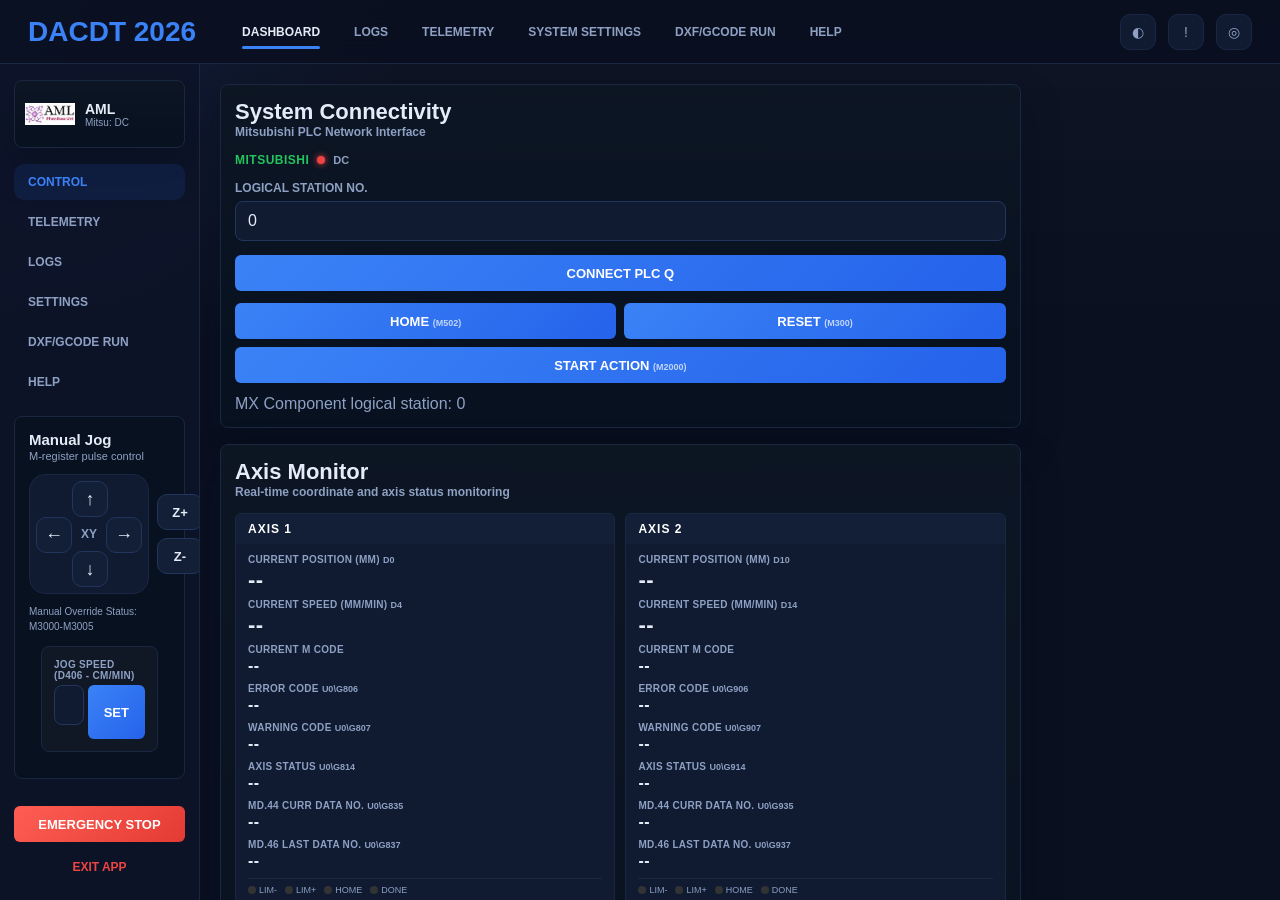
==== commit 9a34023a: "Test" ====
--- a/DACDT_2026/ui/index.html
+++ b/DACDT_2026/ui/index.html
@@ -118,6 +118,19 @@
 
             <div id="connection-meta" class="muted-text" style="margin-top:12px;">MX Component logical station: 0</div>
           </div>
+          
+          <!-- Program Monitor -->
+          <div class="panel panel-program-monitor" style="display:flex; flex-direction:column;">
+            <div class="panel-header">
+              <div>
+                <div class="panel-title">Program Monitor</div>
+                <div class="panel-subtitle">Current running line progress</div>
+              </div>
+            </div>
+            <div id="program-monitor-body" style="flex:1; overflow-y:auto; border:1px solid var(--border); border-radius:var(--radius-sm); background:rgba(0,0,0,0.2);">
+              <!-- Generated dynamically by app.js -->
+            </div>
+          </div>
 
           <!-- Axis Monitor -->
           <div class="panel panel-axis-monitor">
@@ -129,6 +142,22 @@
             </div>
             <div class="axis-grid" id="axis-grid">
               <!-- Generated dynamically by app.js -->
+            </div>
+          </div>
+
+          <!-- Camera Feed -->
+          <div class="panel panel-camera">
+            <div class="panel-header" style="flex-wrap: wrap; gap: 8px;">
+              <div class="panel-title">Camera Feed</div>
+              <div style="display:flex; gap:8px; align-items:center;">
+                <select id="camera-select" class="text-input compact" style="margin:0; width:auto; min-width:150px; background:var(--panel-2); color:var(--text); border:1px solid var(--border-strong); border-radius:6px; height:32px;"></select>
+                <button id="toggle-camera-btn" class="primary-button compact">Start Camera</button>
+                <button id="record-camera-btn" class="primary-button compact" style="display:none; background:var(--orange);">Record</button>
+                <span id="record-indicator" style="display:none; color:var(--red); font-weight:bold; font-size:12px; animation: blink 1s infinite;">● REC</span>
+              </div>
+            </div>
+            <div class="camera-frame" style="background:#000; border-radius:var(--radius-md); overflow:hidden; display:flex; align-items:center; justify-content:center; min-height:450px; max-height:700px; position:relative;">
+              <video id="camera-stream" autoplay playsinline style="width:100%; height:100%; object-fit:contain;"></video>
             </div>
           </div>
 
@@ -219,7 +248,6 @@
           </div>
           <button id="new-gcode-btn" class="primary-button toolbar-open compact" style="background:var(--panel-3); border:1px solid var(--border); color:var(--text); min-height: 38px; padding: 0 12px; margin-right: 4px;" title="Create new G-code">New</button>
           <button id="open-dxf" class="primary-button toolbar-open compact">Open</button>
-          <button id="fit-view-btn" class="primary-button toolbar-open compact" title="Fit toàn bộ bản vẽ vào khung nhìn" style="background:var(--panel-3); border:1px solid var(--border); color:var(--cyan); min-height:38px; padding:0 12px; margin-left:4px; font-size:16px; letter-spacing:0;">⊡</button>
 
           <div style="flex:1;"></div>
           <!-- RUN / HOME / RESET buttons -->
@@ -325,9 +353,6 @@
             <!-- Card 1: DXF Offset & Speed -->
             <div class="panel settings-card">
               <div class="panel-header">
-                <div class="panel-header-icon">
-                  <svg xmlns="http://www.w3.org/2000/svg" width="18" height="18" viewBox="0 0 24 24" fill="none" stroke="currentColor" stroke-width="2.5" stroke-linecap="round" stroke-linejoin="round"><path d="M12 20h9"/><path d="M16.5 3.5a2.12 2.12 0 0 1 3 3L7 19l-4 1 1-4Z"/></svg>
-                </div>
                 <div>
                   <div class="panel-title">DXF Offset & Speed Settings</div>
                   <div class="panel-subtitle">Parameters applied to DXF paths. Does not affect G-code.</div>
@@ -336,10 +361,7 @@
               
               <div class="settings-input-grid-3x2">
                 <div>
-                  <label class="field-label" for="offset-x-input">
-                    Offset X (mm)
-                    <span class="axis-tag x-axis">X Axis</span>
-                  </label>
+                  <label class="field-label" for="offset-x-input">Offset X (mm)</label>
                   <input id="offset-x-input" class="text-input" type="number" value="0" step="0.001">
                 </div>
                 <div>
@@ -351,10 +373,7 @@
                   <input id="dwell-m3-input" class="text-input" type="number" value="100" step="1">
                 </div>
                 <div>
-                  <label class="field-label" for="offset-y-input">
-                    Offset Y (mm)
-                    <span class="axis-tag y-axis">Y Axis</span>
-                  </label>
+                  <label class="field-label" for="offset-y-input">Offset Y (mm)</label>
                   <input id="offset-y-input" class="text-input" type="number" value="0" step="0.001">
                 </div>
                 <div>
@@ -368,20 +387,14 @@
               </div>
               
               <div class="settings-action-row">
-                <button id="apply-offset-btn" class="primary-button">
-                  <svg xmlns="http://www.w3.org/2000/svg" width="14" height="14" viewBox="0 0 24 24" fill="none" stroke="currentColor" stroke-width="2" stroke-linecap="round" stroke-linejoin="round"><polyline points="20 6 9 17 4 12"/></svg>
-                  Apply DXF Settings
-                </button>
-                <span id="offset-status" class="settings-status-badge"></span>
+                <button id="apply-offset-btn" class="primary-button" style="background:var(--cyan);color:#fff;">Apply DXF Settings</button>
+                <span id="offset-status" class="settings-status-text"></span>
               </div>
             </div>
 
             <!-- Card 2: Configuration Profiles -->
             <div class="panel settings-card">
               <div class="panel-header">
-                <div class="panel-header-icon">
-                  <svg xmlns="http://www.w3.org/2000/svg" width="18" height="18" viewBox="0 0 24 24" fill="none" stroke="currentColor" stroke-width="2.5" stroke-linecap="round" stroke-linejoin="round"><path d="M19 21H5a2 2 0 0 1-2-2V5a2 2 0 0 1 2-2h11l5 5v11a2 2 0 0 1-2 2z"/><polyline points="17 21 17 13 7 13 7 21"/><polyline points="7 3 7 8 15 8"/></svg>
-                </div>
                 <div>
                   <div class="panel-title">Configuration Profiles</div>
                   <div class="panel-subtitle">Save current settings as a profile or load saved ones.</div>
@@ -402,19 +415,10 @@
               </div>
               
               <div class="settings-action-row">
-                <button id="save-profile-btn" class="primary-button">
-                  <svg xmlns="http://www.w3.org/2000/svg" width="14" height="14" viewBox="0 0 24 24" fill="none" stroke="currentColor" stroke-width="2" stroke-linecap="round" stroke-linejoin="round"><path d="M19 21H5a2 2 0 0 1-2-2V5a2 2 0 0 1 2-2h11l5 5v11a2 2 0 0 1-2 2z"/><polyline points="17 21 17 13 7 13 7 21"/></svg>
-                  Save Profile
-                </button>
-                <button id="load-profile-btn" class="primary-button" style="background: linear-gradient(135deg, #10b981, #059669); border-color:#059669;">
-                  <svg xmlns="http://www.w3.org/2000/svg" width="14" height="14" viewBox="0 0 24 24" fill="none" stroke="currentColor" stroke-width="2" stroke-linecap="round" stroke-linejoin="round"><path d="M21 15v4a2 2 0 0 1-2 2H5a2 2 0 0 1-2-2v-4"/><polyline points="17 8 12 3 7 8"/><line x1="12" y1="3" x2="12" y2="15"/></svg>
-                  Load Profile
-                </button>
-                <button id="delete-profile-btn" class="primary-button" style="background: linear-gradient(135deg, #ef4444, #dc2626); border-color:#dc2626;">
-                  <svg xmlns="http://www.w3.org/2000/svg" width="14" height="14" viewBox="0 0 24 24" fill="none" stroke="currentColor" stroke-width="2" stroke-linecap="round" stroke-linejoin="round"><polyline points="3 6 5 6 21 6"/><path d="M19 6v14a2 2 0 0 1-2 2H7a2 2 0 0 1-2-2V6m3 0V4a2 2 0 0 1 2-2h4a2 2 0 0 1 2 2v2"/><line x1="10" y1="11" x2="10" y2="17"/><line x1="14" y1="11" x2="14" y2="17"/></svg>
-                  Delete Profile
-                </button>
-                <span id="profile-status" class="settings-status-badge"></span>
+                <button id="save-profile-btn" class="primary-button" style="background:var(--cyan);color:#fff;">Save Profile</button>
+                <button id="load-profile-btn" class="primary-button" style="background:var(--green);color:#fff;">Load Profile</button>
+                <button id="delete-profile-btn" class="primary-button" style="background:var(--red);color:#fff;">Delete Profile</button>
+                <span id="profile-status" class="settings-status-text"></span>
               </div>
             </div>
 
@@ -426,9 +430,6 @@
             <!-- Card 3: Machine General Config -->
             <div class="panel settings-card">
               <div class="panel-header">
-                <div class="panel-header-icon">
-                  <svg xmlns="http://www.w3.org/2000/svg" width="18" height="18" viewBox="0 0 24 24" fill="none" stroke="currentColor" stroke-width="2.5" stroke-linecap="round" stroke-linejoin="round"><rect x="3" y="3" width="18" height="18" rx="2"/><path d="M21 9H3"/><path d="M21 15H3"/><path d="M12 3v18"/></svg>
-                </div>
                 <div>
                   <div class="panel-title">Machine Config & Workspace</div>
                   <div class="panel-subtitle">Rapid speed (G00) and drawing boundary dimensions.</div>
@@ -437,44 +438,32 @@
               
               <!-- Rapid Speed section -->
               <div class="field-section" style="border-top:none; padding-top:0; margin-top:0;">
-                <div class="field-group-title">
-                  <svg xmlns="http://www.w3.org/2000/svg" width="12" height="12" viewBox="0 0 24 24" fill="none" stroke="currentColor" stroke-width="2" stroke-linecap="round" stroke-linejoin="round"><path d="m5 12 7-7 7 7"/><path d="M12 5v14"/></svg>
-                  G00 Rapid Speed (mm/min)
-                </div>
-                <div class="field-description">Applied to all G00 commands. Ignores F value. Default: 10000.</div>
+                <div class="field-group-title">G00 Rapid Speed (mm/min)</div>
+                <div class="field-description" style="margin-bottom: 4px;">Applied to all G00 commands. Ignores F value. Default: 10000.</div>
                 <div class="settings-action-row">
-                  <input id="g0-speed-input" class="text-input" type="number" value="10000" min="1" step="1" style="width:140px; margin-right: 4px;">
-                  <button id="set-g0-speed-btn" class="primary-button">Apply Speed</button>
-                  <span id="g0-speed-status" class="settings-status-badge"></span>
+                  <input id="g0-speed-input" class="text-input" type="number" value="10000" min="1" step="1" style="width:120px;">
+                  <button id="set-g0-speed-btn" class="primary-button" style="background:var(--cyan);color:#fff;">Apply Speed</button>
+                  <span id="g0-speed-status" class="settings-status-text"></span>
                 </div>
               </div>
               
               <!-- Workspace section -->
               <div class="field-section">
-                <div class="field-group-title">
-                  <svg xmlns="http://www.w3.org/2000/svg" width="12" height="12" viewBox="0 0 24 24" fill="none" stroke="currentColor" stroke-width="2" stroke-linecap="round" stroke-linejoin="round"><path d="M4 14V4h10"/><path d="m20 10-6-6"/><path d="M14 4v6h6"/><path d="M20 20H4v-6"/></svg>
-                  Workspace Size (mm)
-                </div>
+                <div class="field-group-title">Workspace Size (mm)</div>
                 <div class="field-description">Work area dimensions displayed on the 2D drawing.</div>
                 <div class="settings-input-grid-2x1">
                   <div>
-                    <label class="field-label" for="workspace-width-input">
-                      Width X (mm)
-                      <span class="axis-tag x-axis">X boundary</span>
-                    </label>
+                    <label class="field-label" for="workspace-width-input">Width X (mm)</label>
                     <input id="workspace-width-input" class="text-input" type="number" value="170" min="1" step="1">
                   </div>
                   <div>
-                    <label class="field-label" for="workspace-height-input">
-                      Height Y (mm)
-                      <span class="axis-tag y-axis">Y boundary</span>
-                    </label>
+                    <label class="field-label" for="workspace-height-input">Height Y (mm)</label>
                     <input id="workspace-height-input" class="text-input" type="number" value="170" min="1" step="1">
                   </div>
                 </div>
                 <div class="settings-action-row">
-                  <button id="set-workspace-btn" class="primary-button">Apply Workspace</button>
-                  <span id="workspace-status" class="settings-status-badge"></span>
+                  <button id="set-workspace-btn" class="primary-button" style="background:var(--cyan);color:#fff;">Apply Workspace</button>
+                  <span id="workspace-status" class="settings-status-text"></span>
                 </div>
               </div>
             </div>
@@ -482,18 +471,15 @@
             <!-- Card 4: G54–G59 WCS Offsets -->
             <div class="panel settings-card">
               <div class="panel-header">
-                <div class="panel-header-icon">
-                  <svg xmlns="http://www.w3.org/2000/svg" width="18" height="18" viewBox="0 0 24 24" fill="none" stroke="currentColor" stroke-width="2.5" stroke-linecap="round" stroke-linejoin="round"><circle cx="12" cy="12" r="10"/><line x1="22" y1="12" x2="18" y2="12"/><line x1="6" y1="12" x2="2" y2="12"/><line x1="12" y1="6" x2="12" y2="2"/><line x1="12" y1="22" x2="12" y2="18"/></svg>
-                </div>
                 <div>
                   <div class="panel-title">G54–G59 Work Coordinate Offsets</div>
                   <div class="panel-subtitle">Offsets added to G-code. Select active WCS and set values.</div>
                 </div>
               </div>
               
-              <div style="display:flex; align-items:center; gap:10px; margin-bottom:4px;">
-                <label class="field-label" for="wcs-select" style="margin-bottom:0 !important; white-space:nowrap; font-weight:700;">Active WCS:</label>
-                <select id="wcs-select" style="width:100px; height:34px !important; padding:4px 10px !important;">
+              <div style="display:flex; align-items:center; gap:8px; margin-bottom:8px;">
+                <label class="field-label" for="wcs-select" style="margin-bottom:0 !important; white-space:nowrap;">Active WCS:</label>
+                <select id="wcs-select" style="width:80px;">
                   <option value="G54">G54</option>
                   <option value="G55">G55</option>
                   <option value="G56">G56</option>
@@ -505,24 +491,18 @@
               
               <div class="settings-input-grid-2x1">
                 <div>
-                  <label class="field-label" for="wcs-offset-x">
-                    Offset X (mm)
-                    <span class="axis-tag x-axis">X Offset</span>
-                  </label>
+                  <label class="field-label" for="wcs-offset-x">Offset X (mm)</label>
                   <input id="wcs-offset-x" class="text-input" type="number" value="0" step="0.001">
                 </div>
                 <div>
-                  <label class="field-label" for="wcs-offset-y">
-                    Offset Y (mm)
-                    <span class="axis-tag y-axis">Y Offset</span>
-                  </label>
+                  <label class="field-label" for="wcs-offset-y">Offset Y (mm)</label>
                   <input id="wcs-offset-y" class="text-input" type="number" value="0" step="0.001">
                 </div>
               </div>
               
               <div class="settings-action-row">
-                <button id="set-wcs-btn" class="primary-button">Apply WCS Offset</button>
-                <span id="wcs-status" class="settings-status-badge"></span>
+                <button id="set-wcs-btn" class="primary-button" style="background:var(--cyan);color:#fff;">Apply WCS Offset</button>
+                <span id="wcs-status" class="settings-status-text"></span>
               </div>
             </div>
 
@@ -530,7 +510,7 @@
 
         </div>
         
-        <div style="margin-top:12px; font-size:11px; color:var(--muted); text-align:center;">
+        <div style="margin-top:4px; font-size:9px; color:var(--muted); text-align:center;">
           All settings are saved to app_settings.txt and auto-loaded on startup.
         </div>
       </section>
@@ -643,4 +623,4 @@
   <script src="app.js"></script>
 </body>
 
-</html>
+</html>
--- a/DACDT_2026/ui/styles.css
+++ b/DACDT_2026/ui/styles.css
@@ -1,5 +1,3 @@
-@import url('https://fonts.googleapis.com/css2?family=Plus+Jakarta+Sans:wght@300;400;500;600;700;800&display=swap');
-
 :root {
   --bg: #0a1020;
   --bg-elevated: #0f172a;
@@ -21,7 +19,7 @@
   --radius-lg: 8px;
   --radius-md: 6px;
   --radius-sm: 4px;
-  --font: "Plus Jakarta Sans", "Segoe UI", Arial, sans-serif;
+  --font: "Segoe UI", Arial, sans-serif;
 }
 
 html.theme-light {
@@ -180,19 +178,28 @@
 /* ─── Dashboard Grid ─── */
 .dashboard-grid {
   display: grid;
-  grid-template-columns: 320px 1fr;
-  grid-template-rows: auto 1fr;
+  grid-template-columns: 360px 1fr;
   grid-template-areas:
     "connect axis-monitor"
-    "events events";
+    "program camera"
+    "events camera";
   gap: 16px;
+  grid-template-rows: auto auto 1fr;
   min-height: calc(100vh - 100px);
 }
 
 .panel { padding: 14px; }
 .panel-connection { grid-area: connect; align-self: start; }
+.panel-program-monitor { grid-area: program; }
+.panel-camera { grid-area: camera; display: flex; flex-direction: column; }
 .panel-axis-monitor { grid-area: axis-monitor; }
 .panel-events { grid-area: events; display: flex; flex-direction: column; }
+
+@keyframes blink {
+  0% { opacity: 1; }
+  50% { opacity: 0; }
+  100% { opacity: 1; }
+}
 
 .panel-header {
   display: flex; align-items: center; justify-content: space-between;
@@ -247,7 +254,7 @@
 /* ─── Axis Monitor ─── */
 .axis-grid {
   display: grid;
-  grid-template-columns: 1fr 1fr 1fr 1.8fr;
+  grid-template-columns: repeat(4, 1fr);
   gap: 12px;
 }
 
@@ -510,7 +517,11 @@
   .app-shell { grid-template-columns: 200px 1fr; }
   .dashboard-grid {
     grid-template-columns: 1fr;
-    grid-template-areas: "connect" "axis-monitor" "events";
+    grid-template-areas:
+      "connect"
+      "axis-monitor"
+      "camera"
+      "events";
   }
   .axis-grid { grid-template-columns: repeat(2, 1fr); }
   .dxf-grid {
@@ -588,287 +599,240 @@
   background: rgba(0,0,0,0.01);
 }
 
-/* ─── Modern Settings Layout ─── */
+/* ─── Compact Settings Layout ─── */
 .settings-grid {
   display: grid;
   grid-template-columns: 1.1fr 1fr;
-  gap: 20px;
-  max-width: 1100px;
+  gap: 10px;
+  max-width: 960px;
   margin: 0 auto;
-  padding: 10px 0;
 }
 
 .settings-card {
-  position: relative;
-  background: rgba(16, 27, 49, 0.45);
-  backdrop-filter: blur(16px);
-  border: 1px solid rgba(255, 255, 255, 0.08);
-  box-shadow: 0 12px 32px rgba(0, 0, 0, 0.3);
-  padding: 20px !important;
+  padding: 8px 12px !important;
   display: flex;
   flex-direction: column;
-  gap: 16px;
-  margin-bottom: 20px;
-  border-radius: 12px !important;
-  transition: all 0.3s cubic-bezier(0.4, 0, 0.2, 1);
-  overflow: hidden;
-}
-
-html.theme-light .settings-card {
-  background: rgba(255, 255, 255, 0.75);
-  border: 1px solid rgba(37, 99, 235, 0.1);
-  box-shadow: 0 12px 32px rgba(37, 99, 235, 0.06);
-}
-
-.settings-card::before {
-  content: "";
-  position: absolute;
-  top: 0; left: 0; right: 0;
-  height: 3px;
-  background: linear-gradient(90deg, var(--cyan), var(--brand));
-  opacity: 0.8;
-}
-
-.settings-card:hover {
-  transform: translateY(-2px);
-  border-color: rgba(6, 182, 212, 0.35);
-  box-shadow: 0 16px 40px rgba(6, 182, 212, 0.08), 0 12px 32px rgba(0, 0, 0, 0.35);
-}
-
-html.theme-light .settings-card:hover {
-  border-color: rgba(37, 99, 235, 0.3);
-  box-shadow: 0 16px 40px rgba(37, 99, 235, 0.12);
+  gap: 6px;
+  margin-bottom: 10px;
 }
 
 .settings-card .panel-header {
   margin-bottom: 4px !important;
-  padding-bottom: 10px;
-  border-bottom: 1px solid rgba(255, 255, 255, 0.06);
+  padding-bottom: 3px;
+  border-bottom: 1px solid rgba(255,255,255,0.05);
+}
+
+.settings-card .panel-title {
+  font-size: 12px !important;
+  font-weight: 700;
+}
+
+.settings-card .panel-subtitle {
+  font-size: 9px !important;
+  margin-top: 1px;
+  line-height: 1.3;
+}
+
+.settings-card .field-group-title {
+  font-size: 10.5px;
+  font-weight: 700;
+  color: var(--text);
+  margin-bottom: 3px;
+}
+
+.settings-card .field-description {
+  font-size: 9px;
+  color: var(--muted);
+  margin-bottom: 4px;
+  line-height: 1.3;
+}
+
+.settings-card .field-label {
+  font-size: 9px !important;
+  font-weight: 700;
+  color: var(--muted);
+  margin-bottom: 2px !important;
+  display: block;
+}
+
+.settings-card .text-input,
+.settings-card select {
+  font-size: 10px !important;
+  padding: 3px 6px !important;
+  height: 24px !important;
+  margin-bottom: 0 !important;
+  border-radius: 4px !important;
+  width: 100%;
+}
+
+.settings-card select {
+  background: var(--bg-elevated);
+  color: var(--text);
+  border: 1px solid var(--border-strong);
+}
+
+.settings-card .primary-button,
+.settings-card .secondary-button {
+  font-size: 10px !important;
+  min-height: 24px !important;
+  height: 24px !important;
+  padding: 0 10px !important;
+  border-radius: 4px !important;
+}
+
+.settings-card .field-section {
+  border-top: 1px solid var(--border);
+  padding-top: 6px;
+  margin-top: 4px;
+}
+
+.settings-input-grid-3x2 {
+  display: grid;
+  grid-template-columns: repeat(3, 1fr);
+  gap: 6px;
+}
+
+.settings-input-grid-2x1 {
+  display: grid;
+  grid-template-columns: 1fr 1fr;
+  gap: 6px;
+}
+
+.settings-action-row {
   display: flex;
   align-items: center;
-  gap: 12px;
-}
-
-html.theme-light .settings-card .panel-header {
-  border-bottom: 1px solid rgba(0, 0, 0, 0.06);
-}
-
-.settings-card .panel-header-icon {
+  gap: 5px;
+  margin-top: 5px;
+}
+
+.settings-status-text {
+  font-size: 9px;
+  color: var(--muted);
+  margin-left: 4px;
+}
+
+@media (max-width: 1024px) {
+  .settings-grid {
+    grid-template-columns: 1fr;
+  }
+}
+
+#view-settings {
+  margin: -6px -6px 0 -6px;
+}
+
+/* ─── Program Monitor Scrollable View ─── */
+.program-monitor-list {
+  display: flex;
+  flex-direction: column;
+  gap: 2px;
+  padding: 8px 0;
+  max-height: 320px;
+  overflow-y: auto;
+}
+
+.program-monitor-row {
+  display: flex;
+  align-items: center;
+  gap: 8px;
+  padding: 8px 12px;
+  border-radius: 4px;
+  background: rgba(255, 255, 255, 0.02);
+  border: 1px solid transparent;
+  border-left: 3px solid var(--border);
+  font-size: 11px;
+  color: var(--text);
+  transition: all 0.15s ease;
+  cursor: default;
+}
+
+.program-monitor-row:hover {
+  background: rgba(59, 130, 246, 0.08);
+  border-left-color: var(--brand);
+}
+
+.program-monitor-row-active {
+  background: rgba(34, 197, 94, 0.15) !important;
+  border-left-color: var(--green) !important;
+  color: var(--green) !important;
+  font-weight: 600;
+}
+
+.prog-marker {
+  font-size: 12px;
+  font-weight: 800;
+  color: var(--green);
+  min-width: 12px;
+}
+
+.program-monitor-row:not(.program-monitor-row-active) .prog-marker {
+  opacity: 0;
+}
+
+.prog-number {
+  font-weight: 700;
+  color: var(--muted);
+  min-width: 30px;
+  text-align: right;
+}
+
+.program-monitor-row-active .prog-number {
+  color: var(--green);
+}
+
+.prog-motion {
+  flex: 0 1 80px;
+  white-space: nowrap;
+  text-overflow: ellipsis;
+  overflow: hidden;
+}
+
+.prog-coord {
+  flex: 1 1 auto;
+  font-family: monospace;
+  font-size: 10px;
+  color: var(--cyan);
+  white-space: nowrap;
+  text-overflow: ellipsis;
+  overflow: hidden;
+}
+
+.program-monitor-row-active .prog-coord {
+  color: var(--green);
+}
+
+.prog-mcode {
+  flex: 0 0 40px;
+  text-align: center;
+  font-weight: 600;
+  color: var(--yellow);
+  min-width: 30px;
+}
+
+.program-monitor-empty {
   display: flex;
   align-items: center;
   justify-content: center;
-  width: 36px;
-  height: 36px;
-  border-radius: 8px;
-  background: rgba(6, 182, 212, 0.12);
-  color: var(--cyan);
-  font-size: 18px;
-  flex-shrink: 0;
-}
-
-.settings-card .panel-title {
-  font-size: 15px !important;
-  font-weight: 700;
-  color: var(--text);
-  margin-bottom: 2px;
-}
-
-.settings-card .panel-subtitle {
-  font-size: 11px !important;
+  min-height: 200px;
   color: var(--muted);
-  margin-top: 1px;
-  line-height: 1.4;
-}
-
-.settings-card .field-group-title {
-  font-size: 12px;
-  font-weight: 700;
-  color: var(--text);
-  margin-bottom: 4px;
-  display: flex;
-  align-items: center;
-  gap: 6px;
-}
-
-.settings-card .field-description {
-  font-size: 11px;
+  font-size: 13px;
+  text-align: center;
+  padding: 20px;
+}
+
+#program-monitor-body {
+  max-height: 320px;
+  overflow-y: auto;
+}
+
+.program-monitor-indicator {
+  padding: 6px 12px;
+  text-align: center;
+  font-size: 10px;
   color: var(--muted);
-  margin-bottom: 10px;
-  line-height: 1.4;
-}
-
-.settings-card .field-label {
-  font-size: 11px !important;
-  font-weight: 600;
-  color: var(--muted);
-  margin-bottom: 6px !important;
-  display: flex;
-  align-items: center;
-  justify-content: space-between;
-}
-
-.settings-card .axis-tag {
-  font-size: 9px;
-  font-weight: 800;
-  padding: 1px 4px;
-  border-radius: 3px;
-  text-transform: uppercase;
-}
-
-.settings-card .axis-tag.x-axis {
-  background: rgba(239, 68, 68, 0.15);
-  color: #f87171;
-  border: 1px solid rgba(239, 68, 68, 0.3);
-}
-
-.settings-card .axis-tag.y-axis {
-  background: rgba(34, 197, 94, 0.15);
-  color: #4ade80;
-  border: 1px solid rgba(34, 197, 94, 0.3);
-}
-
-.settings-card .text-input,
-.settings-card select {
-  font-size: 12px !important;
-  padding: 8px 12px !important;
-  height: 38px !important;
-  margin-bottom: 0 !important;
-  border-radius: 8px !important;
-  width: 100%;
-  background: rgba(15, 23, 42, 0.6);
-  border: 1px solid var(--border-strong);
-  color: var(--text);
-  transition: all 0.2s ease;
-}
-
-html.theme-light .settings-card .text-input,
-html.theme-light .settings-card select {
-  background: rgba(255, 255, 255, 0.8);
-  border: 1px solid rgba(37, 99, 235, 0.2);
-}
-
-.settings-card .text-input:focus,
-.settings-card select:focus {
-  background: var(--bg-elevated);
-  border-color: var(--cyan);
-  box-shadow: 0 0 0 3px rgba(6, 182, 212, 0.25);
-  outline: none;
-}
-
-.settings-card select {
-  cursor: pointer;
-  appearance: none;
-  background-image: url("data:image/svg+xml,%3Csvg xmlns='http://www.w3.org/2000/svg' fill='none' viewBox='0 0 24 24' stroke='%238ea0c3'%3E%3Cpath stroke-linecap='round' stroke-linejoin='round' stroke-width='2' d='M19 9l-7 7-7-7'/%3E%3C/svg%3E");
-  background-repeat: no-repeat;
-  background-position: right 12px center;
-  background-size: 16px;
-  padding-right: 36px !important;
-}
-
-html.theme-light .settings-card select {
-  background-image: url("data:image/svg+xml,%3Csvg xmlns='http://www.w3.org/2000/svg' fill='none' viewBox='0 0 24 24' stroke='%236d7f9c'%3E%3Cpath stroke-linecap='round' stroke-linejoin='round' stroke-width='2' d='M19 9l-7 7-7-7'/%3E%3C/svg%3E");
-}
-
-.settings-card .primary-button,
-.settings-card .secondary-button {
-  font-size: 12px !important;
-  min-height: 36px !important;
-  height: 36px !important;
-  padding: 0 16px !important;
-  border-radius: 8px !important;
-  font-weight: 700;
-  display: inline-flex;
-  align-items: center;
-  justify-content: center;
-  gap: 8px;
-  transition: all 0.2s ease;
-}
-
-.settings-card .primary-button {
-  background: linear-gradient(135deg, var(--cyan), var(--brand));
-  color: #fff;
-  border: none;
-}
-
-.settings-card .primary-button:hover {
-  transform: translateY(-1px);
-  box-shadow: 0 4px 12px rgba(6, 182, 212, 0.35);
-  filter: brightness(1.1);
-}
-
-.settings-card .primary-button:active {
-  transform: translateY(0);
-}
-
-.settings-card .field-section {
-  border-top: 1px solid rgba(255, 255, 255, 0.06);
-  padding-top: 16px;
-  margin-top: 12px;
-}
-
-html.theme-light .settings-card .field-section {
-  border-top: 1px solid rgba(0, 0, 0, 0.06);
-}
-
-.settings-input-grid-3x2 {
-  display: grid;
-  grid-template-columns: repeat(3, 1fr);
-  gap: 12px;
-}
-
-.settings-input-grid-2x1 {
-  display: grid;
-  grid-template-columns: 1fr 1fr;
-  gap: 12px;
-}
-
-.settings-action-row {
-  display: flex;
-  align-items: center;
-  flex-wrap: wrap;
-  gap: 10px;
-  margin-top: 10px;
-}
-
-.settings-status-badge {
-  display: inline-flex;
-  align-items: center;
-  gap: 4px;
-  font-size: 11px;
-  font-weight: 600;
-  color: var(--green);
-  background: rgba(34, 197, 94, 0.12);
-  border: 1px solid rgba(34, 197, 94, 0.25);
-  padding: 4px 10px;
-  border-radius: 20px;
-  opacity: 0;
-  transition: opacity 0.3s ease;
-}
-
-.settings-status-badge:not(:empty) {
-  opacity: 1;
-  animation: badgePulse 1.5s infinite alternate;
-}
-
-@keyframes badgePulse {
-  0% { box-shadow: 0 0 0 0 rgba(34, 197, 94, 0.2); }
-  100% { box-shadow: 0 0 8px 2px rgba(34, 197, 94, 0.1); }
-}
-
-.settings-status-text {
-  font-size: 11px;
-  color: var(--muted);
-  margin-left: 4px;
-}
-
-@media (max-width: 1024px) {
-  .settings-grid {
-    grid-template-columns: 1fr;
-    gap: 16px;
-  }
-}
-
-#view-settings {
-  padding: 10px;
-}
-
+  font-style: italic;
+  background: rgba(255, 255, 255, 0.01);
+  border-top: 1px solid var(--border);
+  border-bottom: 1px solid var(--border);
+  margin: 4px 0;
+}
